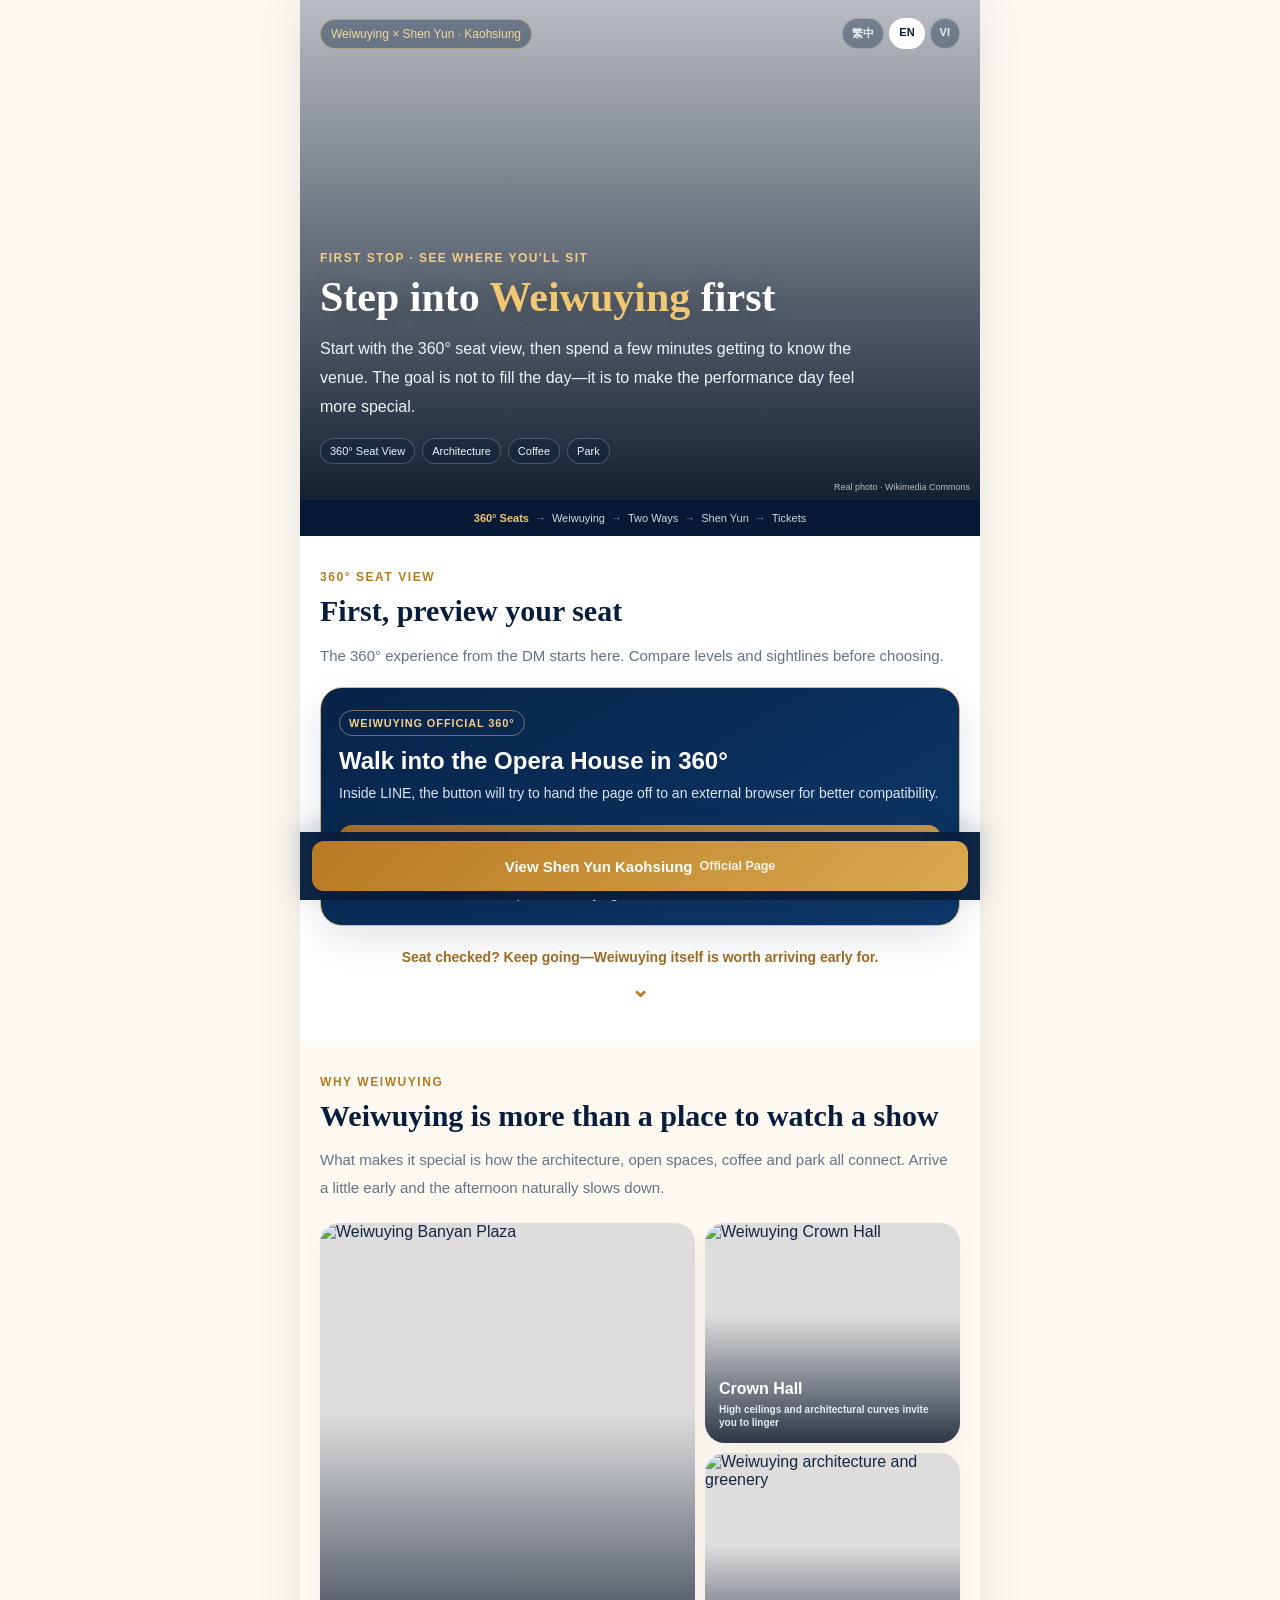
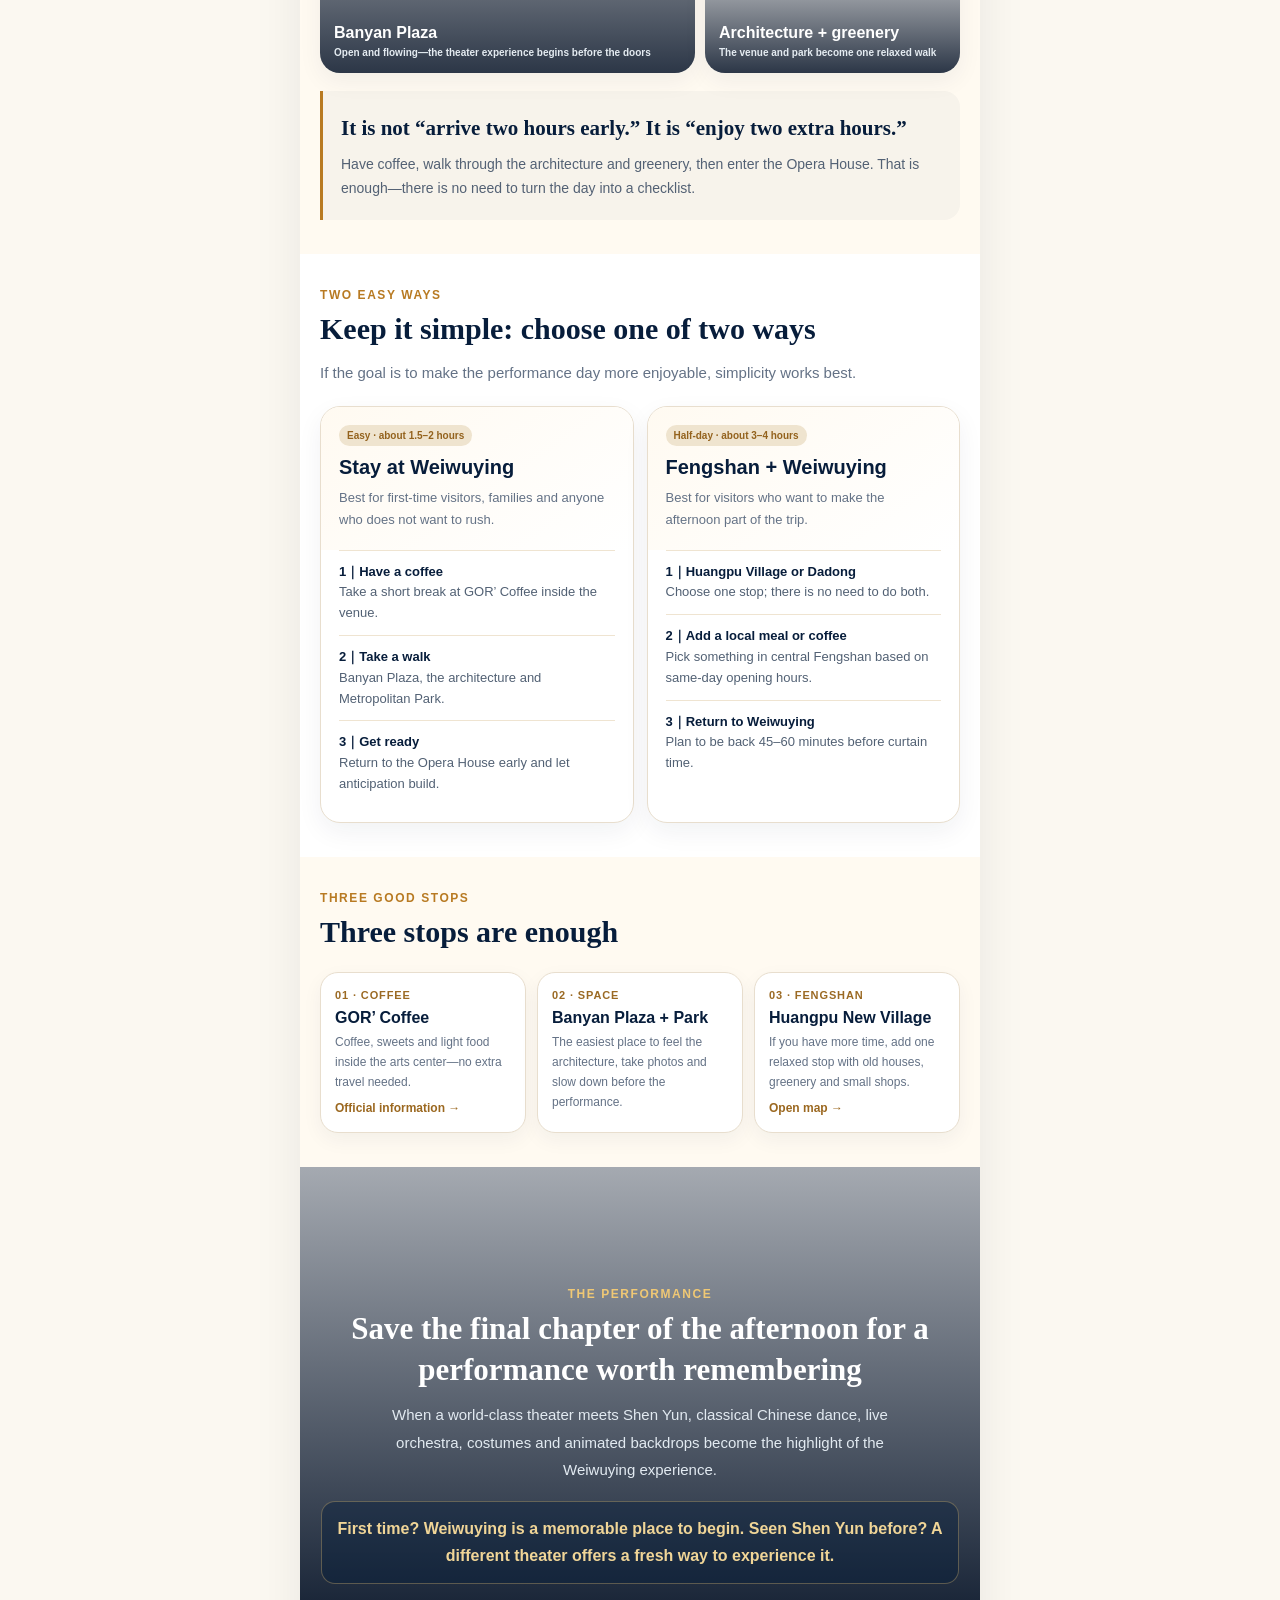
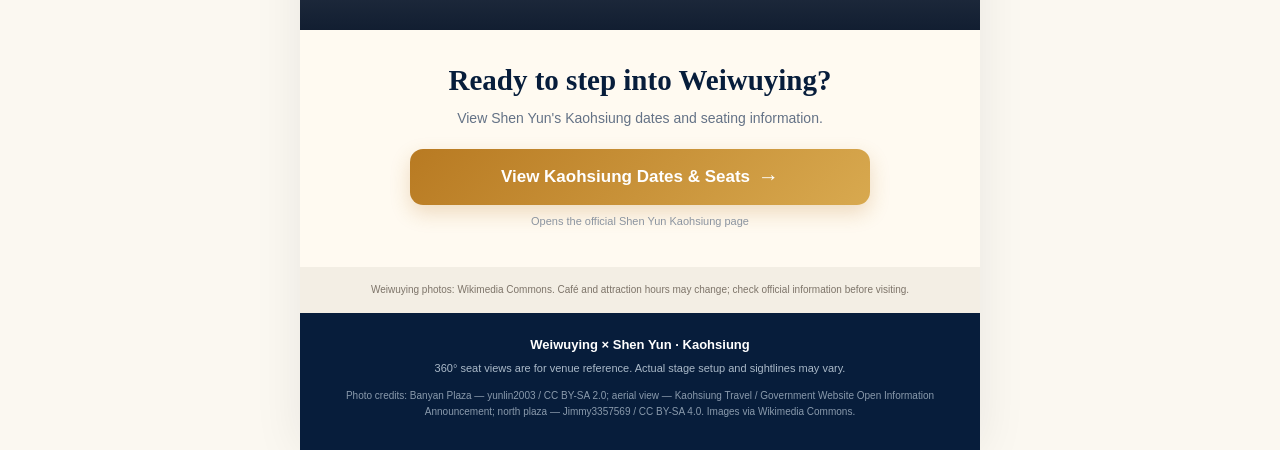
==== en/index.html @ c56742fb "Simplify English landing page and focus on five-step journey" ====
<!doctype html>
<html lang="en">
<head>
<meta charset="utf-8"><meta name="viewport" content="width=device-width,initial-scale=1,viewport-fit=cover"><meta name="theme-color" content="#071d3b">
<meta name="description" content="Preview Weiwuying Opera House seats in 360°, then discover the venue, coffee and two simple half-day options before Shen Yun in Kaohsiung.">
<title>Weiwuying × Shen Yun｜More Than a Performance</title>
<link rel="stylesheet" href="../style.css"><link rel="alternate" hreflang="zh-Hant" href="https://socialimpactlab0.github.io/weiwuying360/"><link rel="alternate" hreflang="en" href="https://socialimpactlab0.github.io/weiwuying360/en/"><link rel="alternate" hreflang="vi" href="https://socialimpactlab0.github.io/weiwuying360/vi/">
</head>
<body><main class="page">
<header class="hero" style="background-image:url('https://commons.wikimedia.org/wiki/Special:Redirect/file/National_Kaohsiung_Center_for_the_Arts.JPG?width=1600')">
<div class="topbar"><div class="brand">Weiwuying × Shen Yun · Kaohsiung</div><nav class="langnav" aria-label="Language"><a href="../">繁中</a><a class="active" href="../en/">EN</a><a href="../vi/">VI</a></nav></div>
<div class="eyebrow">FIRST STOP · SEE WHERE YOU'LL SIT</div><h1>Step into <span class="gold">Weiwuying</span> first</h1><p class="heroLead">Start with the 360° seat view, then spend a few minutes getting to know the venue. The goal is not to fill the day—it is to make the performance day feel more special.</p><div class="promise"><span>360° Seat View</span><span>Architecture</span><span>Coffee</span><span>Park</span></div><div class="photoCredit">Real photo · Wikimedia Commons</div>
</header>
<div class="flow"><b>360° Seats</b><i>→</i> Weiwuying <i>→</i> Two Ways <i>→</i> Shen Yun <i>→</i> Tickets</div>

<section class="section" id="tour"><div class="kicker">360° SEAT VIEW</div><h2>First, preview your seat</h2><p class="intro">The 360° experience from the DM starts here. Compare levels and sightlines before choosing.</p><div class="tourCard"><div class="tourTop"><div class="tourBadge">WEIWUYING OFFICIAL 360°</div><h3>Walk into the Opera House in 360°</h3><p>Inside LINE, the button will try to hand the page off to an external browser for better compatibility.</p></div><div class="tourActions"><a id="tourBtn" data-tour class="cta" href="#" target="_blank" rel="noopener">Explore 360° Seat Views</a><p class="micro">Opens Weiwuying's official 360° venue tour</p></div><div id="lineBox" class="lineBox"><strong>You are viewing this inside LINE</strong><p>The 360° link will try to open in Chrome, Safari or your phone's default browser.</p><button id="copyBtn" class="copyBtn" type="button">Copy Official 360° Link</button><p id="copyMsg" class="copyMsg"></p></div></div><a class="continue" href="#experience">Seat checked? Keep going—Weiwuying itself is worth arriving early for.<span>⌄</span></a></section>

<section class="section alt reveal" id="experience"><div class="kicker">WHY WEIWUYING</div><h2>Weiwuying is more than a place to watch a show</h2><p class="intro">What makes it special is how the architecture, open spaces, coffee and park all connect. Arrive a little early and the afternoon naturally slows down.</p><div class="photoDeck"><div class="photoCard main"><img loading="lazy" src="https://commons.wikimedia.org/wiki/Special:Redirect/file/%E6%A6%95%E6%A8%B9%E5%BB%A3%E5%A0%B4%20Banyan%20Plaza%20%2846087020144%29.jpg?width=1400" alt="Weiwuying Banyan Plaza"><b>Banyan Plaza<small>Open and flowing—the theater experience begins before the doors</small></b></div><div class="photoCard"><img loading="lazy" src="https://commons.wikimedia.org/wiki/Special:Redirect/file/%E6%A8%B9%E5%86%A0%E5%A4%A7%E5%BB%B3%20Crown%20Hall%20%2845897024385%29.jpg?width=1200" alt="Weiwuying Crown Hall"><b>Crown Hall<small>High ceilings and architectural curves invite you to linger</small></b></div><div class="photoCard"><img loading="lazy" src="https://commons.wikimedia.org/wiki/Special:Redirect/file/Wei-Wu-Ying_Center_for_the_Arts_01.jpg?width=1200" alt="Weiwuying architecture and greenery"><b>Architecture + greenery<small>The venue and park become one relaxed walk</small></b></div></div><div class="quoteBlock"><b>It is not “arrive two hours early.” It is “enjoy two extra hours.”</b>Have coffee, walk through the architecture and greenery, then enter the Opera House. That is enough—there is no need to turn the day into a checklist.</div></section>

<section class="section reveal" id="routes"><div class="kicker">TWO EASY WAYS</div><h2>Keep it simple: choose one of two ways</h2><p class="intro">If the goal is to make the performance day more enjoyable, simplicity works best.</p><div class="routeGrid"><article class="routeCard"><div class="routeTop"><span class="tag">Easy · about 1.5–2 hours</span><h3>Stay at Weiwuying</h3><p>Best for first-time visitors, families and anyone who does not want to rush.</p></div><ul class="routeList"><li><b>1｜Have a coffee</b><br>Take a short break at GOR’ Coffee inside the venue.</li><li><b>2｜Take a walk</b><br>Banyan Plaza, the architecture and Metropolitan Park.</li><li><b>3｜Get ready</b><br>Return to the Opera House early and let anticipation build.</li></ul></article><article class="routeCard"><div class="routeTop"><span class="tag">Half-day · about 3–4 hours</span><h3>Fengshan + Weiwuying</h3><p>Best for visitors who want to make the afternoon part of the trip.</p></div><ul class="routeList"><li><b>1｜Huangpu Village or Dadong</b><br>Choose one stop; there is no need to do both.</li><li><b>2｜Add a local meal or coffee</b><br>Pick something in central Fengshan based on same-day opening hours.</li><li><b>3｜Return to Weiwuying</b><br>Plan to be back 45–60 minutes before curtain time.</li></ul></article></div></section>

<section class="section alt reveal" id="highlights"><div class="kicker">THREE GOOD STOPS</div><h2>Three stops are enough</h2><div class="highlightGrid"><article class="highlightCard"><div class="num">01 · COFFEE</div><h3>GOR’ Coffee</h3><p>Coffee, sweets and light food inside the arts center—no extra travel needed.</p><a href="https://www.gorcoffee.com/" target="_blank" rel="noopener">Official information →</a></article><article class="highlightCard"><div class="num">02 · SPACE</div><h3>Banyan Plaza + Park</h3><p>The easiest place to feel the architecture, take photos and slow down before the performance.</p></article><article class="highlightCard"><div class="num">03 · FENGSHAN</div><h3>Huangpu New Village</h3><p>If you have more time, add one relaxed stop with old houses, greenery and small shops.</p><a href="https://www.google.com/maps/search/?api=1&query=Huangpu+New+Village+Kaohsiung" target="_blank" rel="noopener">Open map →</a></article></div></section>

<section class="transition" id="shenyun" style="background-image:url('https://commons.wikimedia.org/wiki/Special:Redirect/file/National_Kaohsiung_Center_for_the_Arts.JPG?width=1600')"><div class="kicker">THE PERFORMANCE</div><h2>Save the final chapter of the afternoon for a performance worth remembering</h2><p>When a world-class theater meets Shen Yun, classical Chinese dance, live orchestra, costumes and animated backdrops become the highlight of the Weiwuying experience.</p><div class="bridge">First time? Weiwuying is a memorable place to begin. Seen Shen Yun before? A different theater offers a fresh way to experience it.</div></section>
<section class="ticket" id="ticket"><h2>Ready to step into Weiwuying?</h2><p>View Shen Yun's Kaohsiung dates and seating information.</p><a data-ticket class="cta" href="https://zh-tw.shenyun.com/kaohsiung/city/kaohsiung?_tuid=caee55e3-a050-41f0-a21d-dd3dc3456a68" target="_blank" rel="noopener">View Kaohsiung Dates & Seats</a><div class="official">Opens the official Shen Yun Kaohsiung page</div></section>
<div class="sourceNote">Weiwuying photos: Wikimedia Commons. Café and attraction hours may change; check official information before visiting.</div><footer class="footer"><strong>Weiwuying × Shen Yun · Kaohsiung</strong>360° seat views are for venue reference. Actual stage setup and sightlines may vary.</footer></main><div id="sticky" class="sticky"><a data-ticket href="https://zh-tw.shenyun.com/kaohsiung/city/kaohsiung?_tuid=caee55e3-a050-41f0-a21d-dd3dc3456a68" target="_blank" rel="noopener">View Shen Yun Kaohsiung <small>Official Page</small></a></div><script src="../app.js"></script></body></html>
---- style.css ----
:root{--navy:#071d3b;--navy2:#12365f;--gold:#b87a22;--gold2:#e7c47d;--cream:#fbf8f1;--ink:#14253d;--muted:#647286;--line:#e8dece;--white:#fff;--shadow:0 14px 36px rgba(7,29,59,.11)}*{box-sizing:border-box}html{scroll-behavior:smooth;background:var(--cream)}body{margin:0;color:var(--ink);background:var(--cream);font-family:-apple-system,BlinkMacSystemFont,"Segoe UI","Noto Sans TC","Noto Sans",Arial,sans-serif}a{color:inherit}.page{max-width:680px;margin:0 auto;min-height:100vh;background:#fff;box-shadow:0 0 46px rgba(3,20,42,.08)}.hero{position:relative;min-height:500px;padding:18px 20px 36px;color:#fff;background-size:cover;background-position:center;display:flex;flex-direction:column;justify-content:flex-end;overflow:hidden}.hero:before{content:"";position:absolute;inset:0;background:linear-gradient(180deg,rgba(5,18,38,.28),rgba(5,18,38,.94))}.hero>*{position:relative;z-index:2}.topbar{position:absolute;left:20px;right:20px;top:18px;display:flex;align-items:center;justify-content:space-between;gap:10px}.brand{font-size:12px;color:#f3d79c;border:1px solid rgba(231,196,125,.55);padding:7px 10px;border-radius:999px;background:rgba(7,29,59,.4);backdrop-filter:blur(8px);white-space:nowrap}.langnav{display:flex;gap:5px}.langnav a{font-size:11px;font-weight:800;text-decoration:none;color:#e8eef4;border:1px solid rgba(255,255,255,.28);border-radius:999px;padding:7px 9px;background:rgba(7,29,59,.36)}.langnav a.active{background:#fff;color:var(--navy)}.eyebrow{color:#f0cc86;font-size:12px;font-weight:900;letter-spacing:.12em}.hero h1{font-family:"Noto Serif TC",Georgia,serif;font-size:42px;line-height:1.17;margin:8px 0 12px;text-shadow:0 2px 18px rgba(0,0,0,.25)}.gold{color:#f0c874}.heroLead{margin:0;max-width:560px;color:#eef3f7;font-size:16px;line-height:1.82}.promise{display:flex;gap:7px;flex-wrap:wrap;margin-top:17px}.promise span{font-size:11px;padding:6px 9px;border:1px solid rgba(255,255,255,.22);border-radius:999px;background:rgba(7,29,59,.35);color:#edf2f6}.photoCredit{position:absolute;right:10px;bottom:8px;font-size:9px;color:rgba(255,255,255,.7)}.flow{display:flex;align-items:center;justify-content:center;gap:6px;padding:12px 8px;background:#061a36;color:#cfd9e5;font-size:11px;white-space:nowrap;overflow:hidden}.flow b{color:#f0c874}.flow i{font-style:normal;color:#6f88a4}.section{padding:34px 20px}.section.alt{background:#fffaf1}.kicker{font-size:12px;letter-spacing:.13em;color:var(--gold);font-weight:900;margin-bottom:7px}.section h2,.transition h2,.ticket h2{font-family:"Noto Serif TC",Georgia,serif}.section h2{margin:0 0 10px;color:var(--navy);font-size:30px;line-height:1.35}.intro{margin:0;color:var(--muted);font-size:15px;line-height:1.82}.tourCard{margin-top:18px;border:1px solid #d8ba80;border-radius:22px;overflow:hidden;background:linear-gradient(150deg,#08234a,#0c3869);color:#fff;box-shadow:var(--shadow)}.tourTop{padding:22px 18px 10px}.tourBadge{display:inline-block;font-size:11px;font-weight:900;letter-spacing:.08em;color:#f2cf86;border:1px solid rgba(242,207,134,.45);border-radius:999px;padding:6px 9px}.tourCard h3{font-size:24px;margin:11px 0 6px}.tourCard p{margin:0;color:#dce6f0;font-size:14px;line-height:1.72}.tourActions{padding:10px 18px 20px}.cta{display:flex;align-items:center;justify-content:center;gap:8px;width:100%;min-height:56px;border:0;border-radius:13px;padding:14px 15px;background:linear-gradient(135deg,#b87a22,#d8a94f);color:#fff;text-decoration:none;font-size:17px;font-weight:900;box-shadow:0 8px 20px rgba(184,122,34,.24)}.cta:after{content:"→";font-size:21px}.micro{text-align:center;margin:10px 0 0;color:#cbd6e2;font-size:12px;line-height:1.55}.lineBox{display:none;margin:0 18px 20px;padding:15px;border-radius:14px;background:#fff5df;border:1px solid #ecd09d;color:#5f4c2e}.lineBox strong{display:block;color:var(--navy);font-size:15px;margin-bottom:5px}.lineBox p{margin:0 0 10px;font-size:13px;line-height:1.6}.copyBtn{width:100%;min-height:44px;border:1px solid #c9a25e;border-radius:11px;background:#fff;color:var(--navy);font-weight:800}.copyMsg{min-height:18px;text-align:center;font-size:12px;margin:6px 0 0;color:#6b604e}.continue{display:block;margin-top:21px;text-align:center;text-decoration:none;color:#9c6a22;font-weight:800;font-size:14px;line-height:1.55}.continue span{display:block;margin-top:4px;color:var(--gold);font-size:22px}.photoDeck{display:grid;grid-template-columns:1.25fr .85fr;grid-template-rows:220px 220px;gap:10px;margin-top:22px}.photoCard{position:relative;overflow:hidden;border-radius:20px;background:#ddd;box-shadow:0 8px 24px rgba(14,40,70,.06)}.photoCard.main{grid-row:1/3}.photoCard img{position:absolute;inset:0;width:100%;height:100%;object-fit:cover}.photoCard:after{content:"";position:absolute;inset:0;background:linear-gradient(180deg,transparent 42%,rgba(5,18,38,.82))}.photoCard b{position:absolute;z-index:2;left:14px;right:12px;bottom:13px;color:#fff;font-size:16px;line-height:1.35}.photoCard small{display:block;font-size:10px;color:#e4ebf1;margin-top:3px;font-weight:600}.quoteBlock{margin-top:18px;padding:19px 18px;border-left:3px solid var(--gold);background:#f7f3eb;border-radius:0 16px 16px 0;color:#536174;font-size:14px;line-height:1.75}.quoteBlock b{display:block;color:var(--navy);font-family:"Noto Serif TC",Georgia,serif;font-size:21px;margin-bottom:5px}.routeGrid{display:grid;grid-template-columns:1fr 1fr;gap:13px;margin-top:20px}.routeCard{border:1px solid var(--line);border-radius:20px;background:#fff;overflow:hidden;box-shadow:0 9px 26px rgba(14,40,70,.06)}.routeCard .routeTop{padding:18px;background:linear-gradient(145deg,#fffaf1,#fff)}.routeCard .tag{display:inline-block;font-size:10px;font-weight:900;color:#93621d;background:#efe4cf;padding:5px 8px;border-radius:999px}.routeCard h3{margin:8px 0 6px;color:var(--navy);font-size:20px;line-height:1.35}.routeCard p{margin:0;color:var(--muted);font-size:13px;line-height:1.7}.routeList{padding:0 18px 16px;margin:0;list-style:none}.routeList li{padding:11px 0;border-top:1px solid #efe4d1;color:#526174;font-size:13px;line-height:1.6}.routeList b{color:var(--navy)}.highlightGrid{display:grid;grid-template-columns:repeat(3,1fr);gap:11px;margin-top:20px}.highlightCard{border:1px solid var(--line);border-radius:18px;background:#fff;padding:16px 14px;box-shadow:0 7px 20px rgba(14,40,70,.05)}.highlightCard .num{font-size:11px;font-weight:900;color:#9b6a24;letter-spacing:.08em}.highlightCard h3{margin:8px 0 6px;color:var(--navy);font-size:16px}.highlightCard p{margin:0;color:var(--muted);font-size:12px;line-height:1.65}.highlightCard a{display:inline-block;margin-top:8px;color:#9b6820;text-decoration:none;font-size:12px;font-weight:900}.transition{position:relative;padding:120px 21px 46px;text-align:center;color:#fff;background-size:cover;background-position:center;overflow:hidden}.transition:before{content:"";position:absolute;inset:0;background:linear-gradient(180deg,rgba(5,18,38,.36),rgba(5,18,38,.95))}.transition>*{position:relative;z-index:2}.transition .kicker{color:#f0c874}.transition h2{margin:0 0 10px;color:#fff;font-size:31px;line-height:1.35}.transition p{margin:0 auto;max-width:500px;color:#e2eaf1;font-size:15px;line-height:1.82}.bridge{margin:18px auto 0;padding:14px;border:1px solid rgba(226,189,114,.35);border-radius:14px;color:#f0d597;background:rgba(7,29,59,.42);font-weight:800;line-height:1.65}.ticket{padding:34px 20px 40px;background:#fffaf1;text-align:center}.ticket h2{margin:0 0 9px;color:var(--navy);font-size:29px}.ticket p{margin:0 0 18px;color:var(--muted);font-size:14px;line-height:1.78}.ticket .cta{max-width:460px;margin:0 auto}.official{margin-top:10px;color:#8b94a0;font-size:11px}.sourceNote{padding:15px 18px;background:#f3eee4;color:#7d7469;font-size:10px;line-height:1.65;text-align:center}.footer{padding:21px 18px 30px;text-align:center;background:#071d3b;color:#aab9c8;font-size:11px;line-height:1.7}.footer strong{display:block;color:#fff;font-size:13px;margin-bottom:3px}.sticky{position:fixed;z-index:20;left:50%;bottom:0;transform:translate(-50%,120%);opacity:0;width:min(680px,100%);padding:9px 12px calc(9px + env(safe-area-inset-bottom));background:rgba(7,29,59,.96);backdrop-filter:blur(10px);box-shadow:0 -8px 24px rgba(7,29,59,.18);transition:.35s;pointer-events:none}.sticky.show{transform:translate(-50%,0);opacity:1;pointer-events:auto}.sticky a{display:flex;align-items:center;justify-content:center;min-height:50px;border-radius:12px;background:linear-gradient(135deg,#b87a22,#d8a94f);color:#fff;text-decoration:none;font-size:15px;font-weight:900}.sticky small{font-weight:600;opacity:.88;margin-left:7px}.reveal{opacity:0;transform:translateY(14px);transition:opacity .55s ease,transform .55s ease}.reveal.seen{opacity:1;transform:none}@media(max-width:520px){.hero{min-height:480px}.hero h1{font-size:35px}.section h2{font-size:27px}.transition h2{font-size:28px}.flow{font-size:10px;gap:4px}.brand{font-size:10px}.langnav a{font-size:10px;padding:6px 8px}.photoDeck{grid-template-columns:1fr;grid-template-rows:250px 175px 175px}.photoCard.main{grid-row:auto}.routeGrid{grid-template-columns:1fr}.highlightGrid{grid-template-columns:1fr}.sticky a{font-size:14px}}
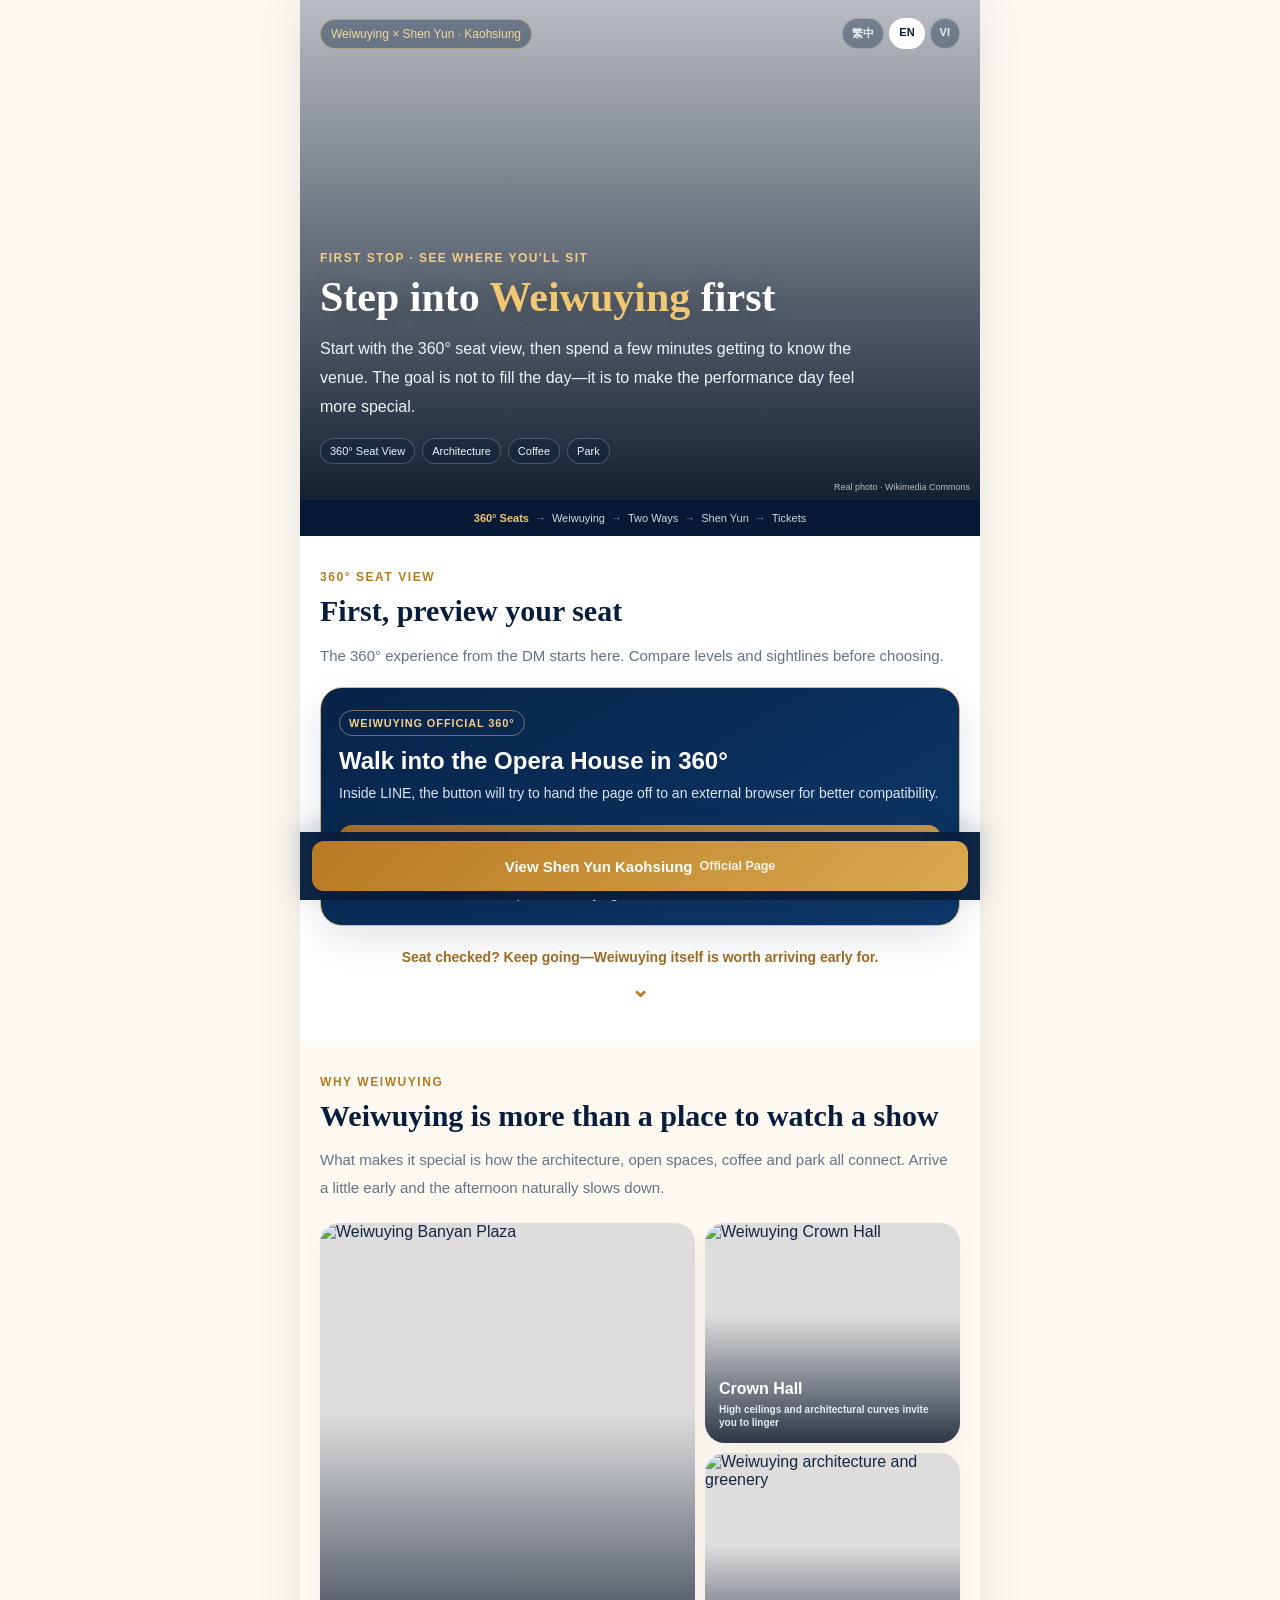
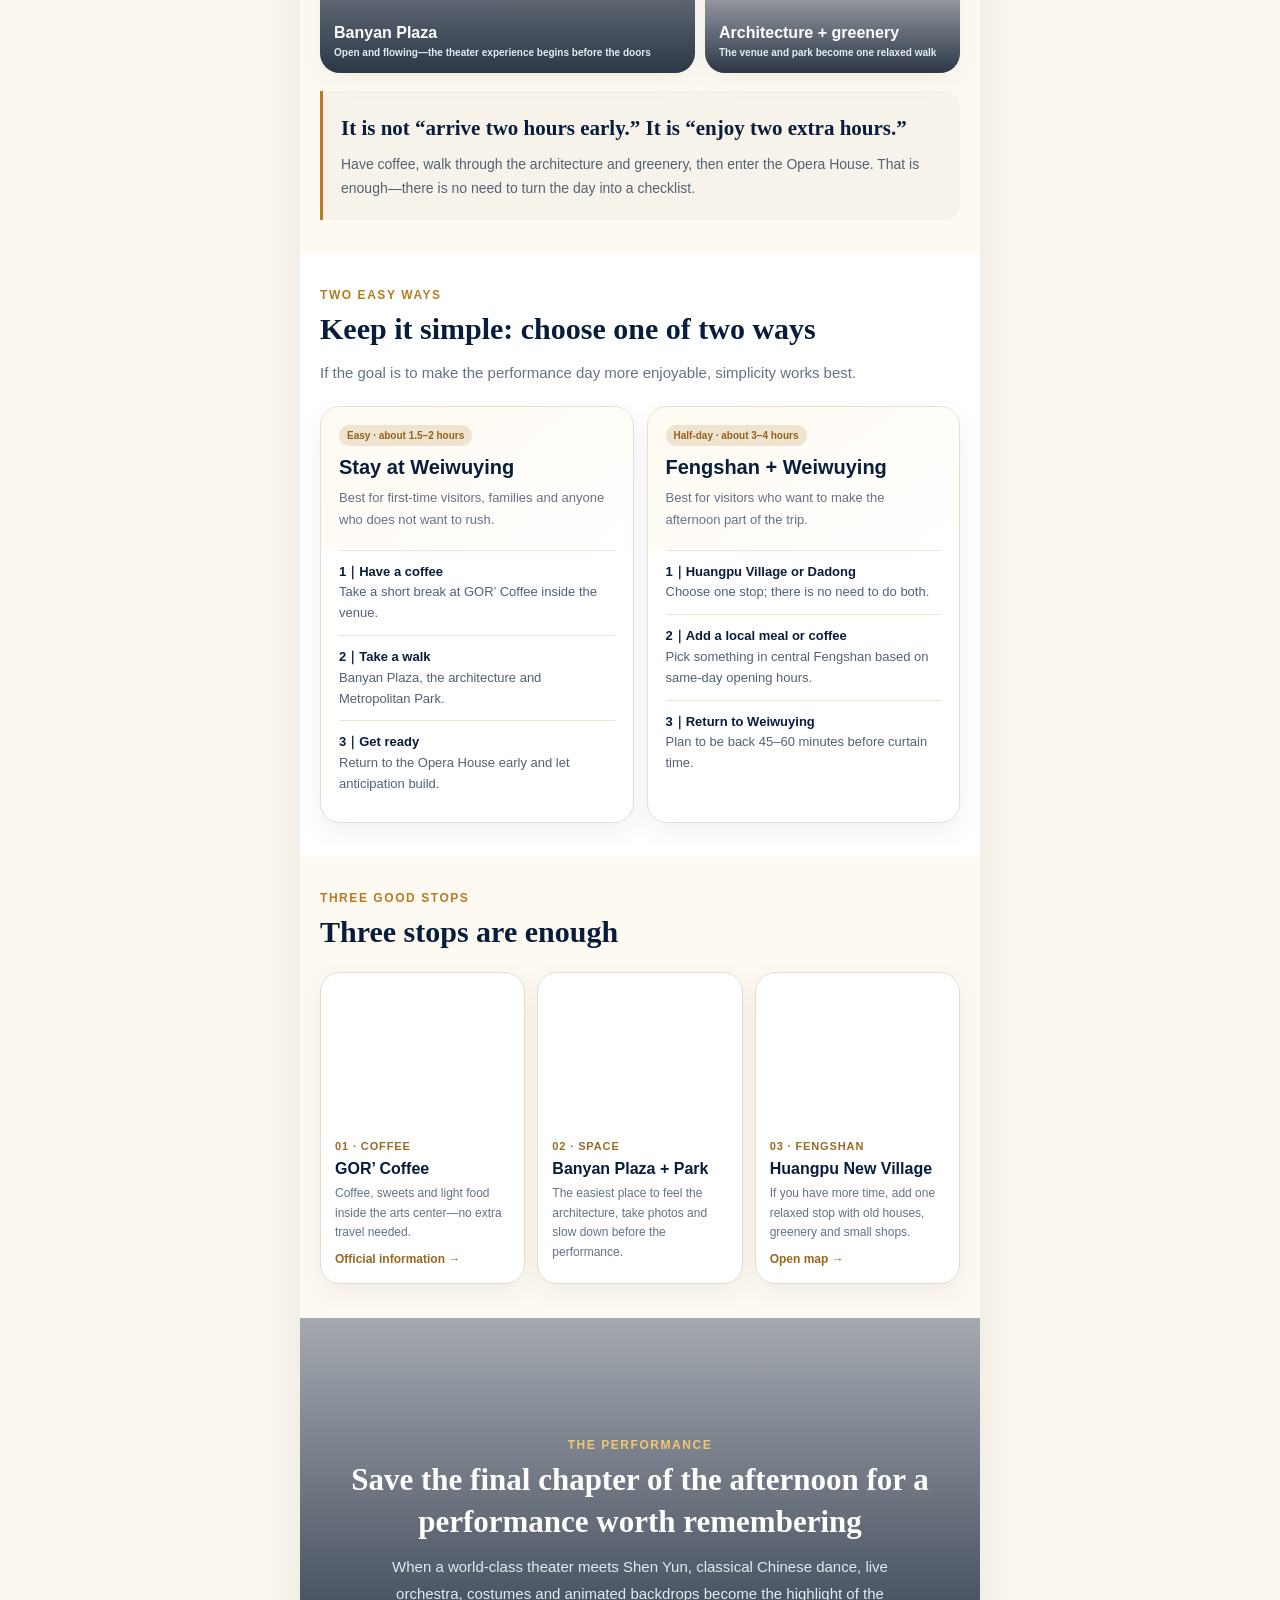
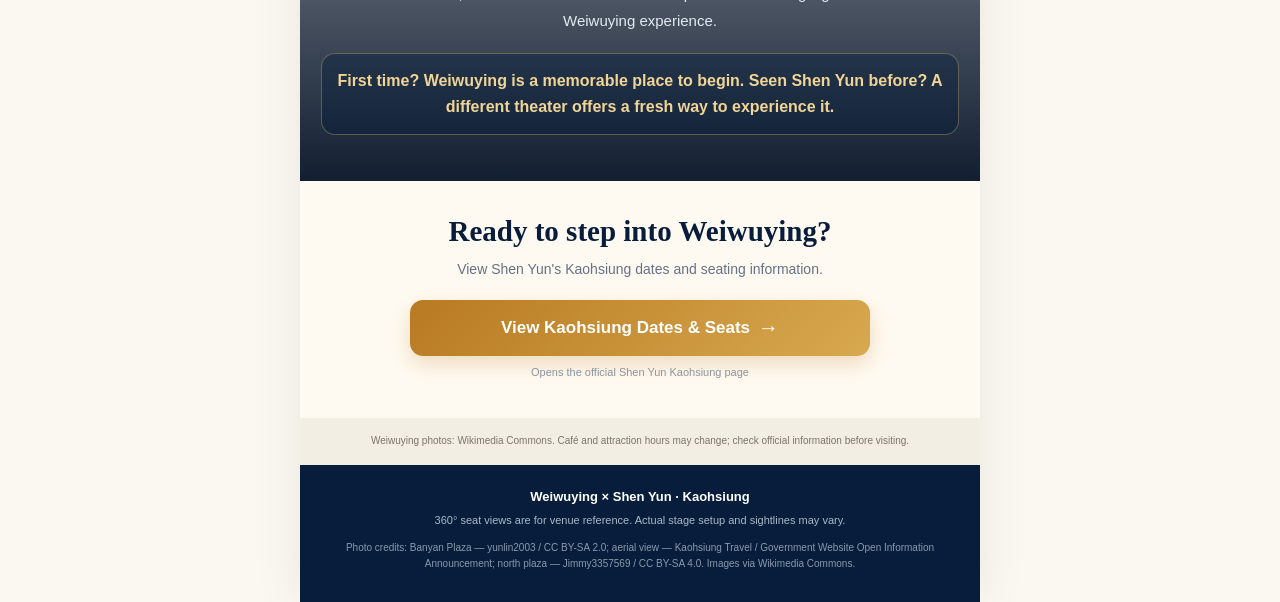
==== commit bce7128a: "Add cache-busting version to English assets" ====
--- a/en/index.html
+++ b/en/index.html
@@ -4,7 +4,7 @@
 <meta charset="utf-8"><meta name="viewport" content="width=device-width,initial-scale=1,viewport-fit=cover"><meta name="theme-color" content="#071d3b">
 <meta name="description" content="Preview Weiwuying Opera House seats in 360°, then discover the venue, coffee and two simple half-day options before Shen Yun in Kaohsiung.">
 <title>Weiwuying × Shen Yun｜More Than a Performance</title>
-<link rel="stylesheet" href="../style.css"><link rel="alternate" hreflang="zh-Hant" href="https://socialimpactlab0.github.io/weiwuying360/"><link rel="alternate" hreflang="en" href="https://socialimpactlab0.github.io/weiwuying360/en/"><link rel="alternate" hreflang="vi" href="https://socialimpactlab0.github.io/weiwuying360/vi/">
+<link rel="stylesheet" href="../style.css?v=20260826-1"><link rel="alternate" hreflang="zh-Hant" href="https://socialimpactlab0.github.io/weiwuying360/"><link rel="alternate" hreflang="en" href="https://socialimpactlab0.github.io/weiwuying360/en/"><link rel="alternate" hreflang="vi" href="https://socialimpactlab0.github.io/weiwuying360/vi/">
 </head>
 <body><main class="page">
 <header class="hero" style="background-image:url('https://commons.wikimedia.org/wiki/Special:Redirect/file/National_Kaohsiung_Center_for_the_Arts.JPG?width=1600')">
@@ -23,4 +23,4 @@
 
 <section class="transition" id="shenyun" style="background-image:url('https://commons.wikimedia.org/wiki/Special:Redirect/file/National_Kaohsiung_Center_for_the_Arts.JPG?width=1600')"><div class="kicker">THE PERFORMANCE</div><h2>Save the final chapter of the afternoon for a performance worth remembering</h2><p>When a world-class theater meets Shen Yun, classical Chinese dance, live orchestra, costumes and animated backdrops become the highlight of the Weiwuying experience.</p><div class="bridge">First time? Weiwuying is a memorable place to begin. Seen Shen Yun before? A different theater offers a fresh way to experience it.</div></section>
 <section class="ticket" id="ticket"><h2>Ready to step into Weiwuying?</h2><p>View Shen Yun's Kaohsiung dates and seating information.</p><a data-ticket class="cta" href="https://zh-tw.shenyun.com/kaohsiung/city/kaohsiung?_tuid=caee55e3-a050-41f0-a21d-dd3dc3456a68" target="_blank" rel="noopener">View Kaohsiung Dates & Seats</a><div class="official">Opens the official Shen Yun Kaohsiung page</div></section>
-<div class="sourceNote">Weiwuying photos: Wikimedia Commons. Café and attraction hours may change; check official information before visiting.</div><footer class="footer"><strong>Weiwuying × Shen Yun · Kaohsiung</strong>360° seat views are for venue reference. Actual stage setup and sightlines may vary.</footer></main><div id="sticky" class="sticky"><a data-ticket href="https://zh-tw.shenyun.com/kaohsiung/city/kaohsiung?_tuid=caee55e3-a050-41f0-a21d-dd3dc3456a68" target="_blank" rel="noopener">View Shen Yun Kaohsiung <small>Official Page</small></a></div><script src="../app.js"></script></body></html>+<div class="sourceNote">Weiwuying photos: Wikimedia Commons. Café and attraction hours may change; check official information before visiting.</div><footer class="footer"><strong>Weiwuying × Shen Yun · Kaohsiung</strong>360° seat views are for venue reference. Actual stage setup and sightlines may vary.</footer></main><div id="sticky" class="sticky"><a data-ticket href="https://zh-tw.shenyun.com/kaohsiung/city/kaohsiung?_tuid=caee55e3-a050-41f0-a21d-dd3dc3456a68" target="_blank" rel="noopener">View Shen Yun Kaohsiung <small>Official Page</small></a></div><script src="../app.js?v=20260826-1"></script></body></html>
--- a/style.css
+++ b/style.css
@@ -1 +1 @@
-:root{--navy:#071d3b;--navy2:#12365f;--gold:#b87a22;--gold2:#e7c47d;--cream:#fbf8f1;--ink:#14253d;--muted:#647286;--line:#e8dece;--white:#fff;--shadow:0 14px 36px rgba(7,29,59,.11)}*{box-sizing:border-box}html{scroll-behavior:smooth;background:var(--cream)}body{margin:0;color:var(--ink);background:var(--cream);font-family:-apple-system,BlinkMacSystemFont,"Segoe UI","Noto Sans TC","Noto Sans",Arial,sans-serif}a{color:inherit}.page{max-width:680px;margin:0 auto;min-height:100vh;background:#fff;box-shadow:0 0 46px rgba(3,20,42,.08)}.hero{position:relative;min-height:500px;padding:18px 20px 36px;color:#fff;background-size:cover;background-position:center;display:flex;flex-direction:column;justify-content:flex-end;overflow:hidden}.hero:before{content:"";position:absolute;inset:0;background:linear-gradient(180deg,rgba(5,18,38,.28),rgba(5,18,38,.94))}.hero>*{position:relative;z-index:2}.topbar{position:absolute;left:20px;right:20px;top:18px;display:flex;align-items:center;justify-content:space-between;gap:10px}.brand{font-size:12px;color:#f3d79c;border:1px solid rgba(231,196,125,.55);padding:7px 10px;border-radius:999px;background:rgba(7,29,59,.4);backdrop-filter:blur(8px);white-space:nowrap}.langnav{display:flex;gap:5px}.langnav a{font-size:11px;font-weight:800;text-decoration:none;color:#e8eef4;border:1px solid rgba(255,255,255,.28);border-radius:999px;padding:7px 9px;background:rgba(7,29,59,.36)}.langnav a.active{background:#fff;color:var(--navy)}.eyebrow{color:#f0cc86;font-size:12px;font-weight:900;letter-spacing:.12em}.hero h1{font-family:"Noto Serif TC",Georgia,serif;font-size:42px;line-height:1.17;margin:8px 0 12px;text-shadow:0 2px 18px rgba(0,0,0,.25)}.gold{color:#f0c874}.heroLead{margin:0;max-width:560px;color:#eef3f7;font-size:16px;line-height:1.82}.promise{display:flex;gap:7px;flex-wrap:wrap;margin-top:17px}.promise span{font-size:11px;padding:6px 9px;border:1px solid rgba(255,255,255,.22);border-radius:999px;background:rgba(7,29,59,.35);color:#edf2f6}.photoCredit{position:absolute;right:10px;bottom:8px;font-size:9px;color:rgba(255,255,255,.7)}.flow{display:flex;align-items:center;justify-content:center;gap:6px;padding:12px 8px;background:#061a36;color:#cfd9e5;font-size:11px;white-space:nowrap;overflow:hidden}.flow b{color:#f0c874}.flow i{font-style:normal;color:#6f88a4}.section{padding:34px 20px}.section.alt{background:#fffaf1}.kicker{font-size:12px;letter-spacing:.13em;color:var(--gold);font-weight:900;margin-bottom:7px}.section h2,.transition h2,.ticket h2{font-family:"Noto Serif TC",Georgia,serif}.section h2{margin:0 0 10px;color:var(--navy);font-size:30px;line-height:1.35}.intro{margin:0;color:var(--muted);font-size:15px;line-height:1.82}.tourCard{margin-top:18px;border:1px solid #d8ba80;border-radius:22px;overflow:hidden;background:linear-gradient(150deg,#08234a,#0c3869);color:#fff;box-shadow:var(--shadow)}.tourTop{padding:22px 18px 10px}.tourBadge{display:inline-block;font-size:11px;font-weight:900;letter-spacing:.08em;color:#f2cf86;border:1px solid rgba(242,207,134,.45);border-radius:999px;padding:6px 9px}.tourCard h3{font-size:24px;margin:11px 0 6px}.tourCard p{margin:0;color:#dce6f0;font-size:14px;line-height:1.72}.tourActions{padding:10px 18px 20px}.cta{display:flex;align-items:center;justify-content:center;gap:8px;width:100%;min-height:56px;border:0;border-radius:13px;padding:14px 15px;background:linear-gradient(135deg,#b87a22,#d8a94f);color:#fff;text-decoration:none;font-size:17px;font-weight:900;box-shadow:0 8px 20px rgba(184,122,34,.24)}.cta:after{content:"→";font-size:21px}.micro{text-align:center;margin:10px 0 0;color:#cbd6e2;font-size:12px;line-height:1.55}.lineBox{display:none;margin:0 18px 20px;padding:15px;border-radius:14px;background:#fff5df;border:1px solid #ecd09d;color:#5f4c2e}.lineBox strong{display:block;color:var(--navy);font-size:15px;margin-bottom:5px}.lineBox p{margin:0 0 10px;font-size:13px;line-height:1.6}.copyBtn{width:100%;min-height:44px;border:1px solid #c9a25e;border-radius:11px;background:#fff;color:var(--navy);font-weight:800}.copyMsg{min-height:18px;text-align:center;font-size:12px;margin:6px 0 0;color:#6b604e}.continue{display:block;margin-top:21px;text-align:center;text-decoration:none;color:#9c6a22;font-weight:800;font-size:14px;line-height:1.55}.continue span{display:block;margin-top:4px;color:var(--gold);font-size:22px}.photoDeck{display:grid;grid-template-columns:1.25fr .85fr;grid-template-rows:220px 220px;gap:10px;margin-top:22px}.photoCard{position:relative;overflow:hidden;border-radius:20px;background:#ddd;box-shadow:0 8px 24px rgba(14,40,70,.06)}.photoCard.main{grid-row:1/3}.photoCard img{position:absolute;inset:0;width:100%;height:100%;object-fit:cover}.photoCard:after{content:"";position:absolute;inset:0;background:linear-gradient(180deg,transparent 42%,rgba(5,18,38,.82))}.photoCard b{position:absolute;z-index:2;left:14px;right:12px;bottom:13px;color:#fff;font-size:16px;line-height:1.35}.photoCard small{display:block;font-size:10px;color:#e4ebf1;margin-top:3px;font-weight:600}.quoteBlock{margin-top:18px;padding:19px 18px;border-left:3px solid var(--gold);background:#f7f3eb;border-radius:0 16px 16px 0;color:#536174;font-size:14px;line-height:1.75}.quoteBlock b{display:block;color:var(--navy);font-family:"Noto Serif TC",Georgia,serif;font-size:21px;margin-bottom:5px}.routeGrid{display:grid;grid-template-columns:1fr 1fr;gap:13px;margin-top:20px}.routeCard{border:1px solid var(--line);border-radius:20px;background:#fff;overflow:hidden;box-shadow:0 9px 26px rgba(14,40,70,.06)}.routeCard .routeTop{padding:18px;background:linear-gradient(145deg,#fffaf1,#fff)}.routeCard .tag{display:inline-block;font-size:10px;font-weight:900;color:#93621d;background:#efe4cf;padding:5px 8px;border-radius:999px}.routeCard h3{margin:8px 0 6px;color:var(--navy);font-size:20px;line-height:1.35}.routeCard p{margin:0;color:var(--muted);font-size:13px;line-height:1.7}.routeList{padding:0 18px 16px;margin:0;list-style:none}.routeList li{padding:11px 0;border-top:1px solid #efe4d1;color:#526174;font-size:13px;line-height:1.6}.routeList b{color:var(--navy)}.highlightGrid{display:grid;grid-template-columns:repeat(3,1fr);gap:11px;margin-top:20px}.highlightCard{border:1px solid var(--line);border-radius:18px;background:#fff;padding:16px 14px;box-shadow:0 7px 20px rgba(14,40,70,.05)}.highlightCard .num{font-size:11px;font-weight:900;color:#9b6a24;letter-spacing:.08em}.highlightCard h3{margin:8px 0 6px;color:var(--navy);font-size:16px}.highlightCard p{margin:0;color:var(--muted);font-size:12px;line-height:1.65}.highlightCard a{display:inline-block;margin-top:8px;color:#9b6820;text-decoration:none;font-size:12px;font-weight:900}.transition{position:relative;padding:120px 21px 46px;text-align:center;color:#fff;background-size:cover;background-position:center;overflow:hidden}.transition:before{content:"";position:absolute;inset:0;background:linear-gradient(180deg,rgba(5,18,38,.36),rgba(5,18,38,.95))}.transition>*{position:relative;z-index:2}.transition .kicker{color:#f0c874}.transition h2{margin:0 0 10px;color:#fff;font-size:31px;line-height:1.35}.transition p{margin:0 auto;max-width:500px;color:#e2eaf1;font-size:15px;line-height:1.82}.bridge{margin:18px auto 0;padding:14px;border:1px solid rgba(226,189,114,.35);border-radius:14px;color:#f0d597;background:rgba(7,29,59,.42);font-weight:800;line-height:1.65}.ticket{padding:34px 20px 40px;background:#fffaf1;text-align:center}.ticket h2{margin:0 0 9px;color:var(--navy);font-size:29px}.ticket p{margin:0 0 18px;color:var(--muted);font-size:14px;line-height:1.78}.ticket .cta{max-width:460px;margin:0 auto}.official{margin-top:10px;color:#8b94a0;font-size:11px}.sourceNote{padding:15px 18px;background:#f3eee4;color:#7d7469;font-size:10px;line-height:1.65;text-align:center}.footer{padding:21px 18px 30px;text-align:center;background:#071d3b;color:#aab9c8;font-size:11px;line-height:1.7}.footer strong{display:block;color:#fff;font-size:13px;margin-bottom:3px}.sticky{position:fixed;z-index:20;left:50%;bottom:0;transform:translate(-50%,120%);opacity:0;width:min(680px,100%);padding:9px 12px calc(9px + env(safe-area-inset-bottom));background:rgba(7,29,59,.96);backdrop-filter:blur(10px);box-shadow:0 -8px 24px rgba(7,29,59,.18);transition:.35s;pointer-events:none}.sticky.show{transform:translate(-50%,0);opacity:1;pointer-events:auto}.sticky a{display:flex;align-items:center;justify-content:center;min-height:50px;border-radius:12px;background:linear-gradient(135deg,#b87a22,#d8a94f);color:#fff;text-decoration:none;font-size:15px;font-weight:900}.sticky small{font-weight:600;opacity:.88;margin-left:7px}.reveal{opacity:0;transform:translateY(14px);transition:opacity .55s ease,transform .55s ease}.reveal.seen{opacity:1;transform:none}@media(max-width:520px){.hero{min-height:480px}.hero h1{font-size:35px}.section h2{font-size:27px}.transition h2{font-size:28px}.flow{font-size:10px;gap:4px}.brand{font-size:10px}.langnav a{font-size:10px;padding:6px 8px}.photoDeck{grid-template-columns:1fr;grid-template-rows:250px 175px 175px}.photoCard.main{grid-row:auto}.routeGrid{grid-template-columns:1fr}.highlightGrid{grid-template-columns:1fr}.sticky a{font-size:14px}}+:root{--navy:#071d3b;--navy2:#12365f;--gold:#b87a22;--gold2:#e7c47d;--cream:#fbf8f1;--ink:#14253d;--muted:#647286;--line:#e8dece;--white:#fff;--shadow:0 14px 36px rgba(7,29,59,.11)}*{box-sizing:border-box}html{scroll-behavior:smooth;background:var(--cream)}body{margin:0;color:var(--ink);background:var(--cream);font-family:-apple-system,BlinkMacSystemFont,"Segoe UI","Noto Sans TC","Noto Sans",Arial,sans-serif}a{color:inherit}.page{max-width:680px;margin:0 auto;min-height:100vh;background:#fff;box-shadow:0 0 46px rgba(3,20,42,.08)}.hero{position:relative;min-height:500px;padding:18px 20px 36px;color:#fff;background-size:cover;background-position:center;display:flex;flex-direction:column;justify-content:flex-end;overflow:hidden}.hero:before{content:"";position:absolute;inset:0;background:linear-gradient(180deg,rgba(5,18,38,.28),rgba(5,18,38,.94))}.hero>*{position:relative;z-index:2}.topbar{position:absolute;left:20px;right:20px;top:18px;display:flex;align-items:center;justify-content:space-between;gap:10px}.brand{font-size:12px;color:#f3d79c;border:1px solid rgba(231,196,125,.55);padding:7px 10px;border-radius:999px;background:rgba(7,29,59,.4);backdrop-filter:blur(8px);white-space:nowrap}.langnav{display:flex;gap:5px}.langnav a{font-size:11px;font-weight:800;text-decoration:none;color:#e8eef4;border:1px solid rgba(255,255,255,.28);border-radius:999px;padding:7px 9px;background:rgba(7,29,59,.36)}.langnav a.active{background:#fff;color:var(--navy)}.eyebrow{color:#f0cc86;font-size:12px;font-weight:900;letter-spacing:.12em}.hero h1{font-family:"Noto Serif TC",Georgia,serif;font-size:42px;line-height:1.17;margin:8px 0 12px;text-shadow:0 2px 18px rgba(0,0,0,.25)}.gold{color:#f0c874}.heroLead{margin:0;max-width:560px;color:#eef3f7;font-size:16px;line-height:1.82}.promise{display:flex;gap:7px;flex-wrap:wrap;margin-top:17px}.promise span{font-size:11px;padding:6px 9px;border:1px solid rgba(255,255,255,.22);border-radius:999px;background:rgba(7,29,59,.35);color:#edf2f6}.photoCredit{position:absolute;right:10px;bottom:8px;font-size:9px;color:rgba(255,255,255,.7)}.flow{display:flex;align-items:center;justify-content:center;gap:6px;padding:12px 8px;background:#061a36;color:#cfd9e5;font-size:11px;white-space:nowrap;overflow:hidden}.flow b{color:#f0c874}.flow i{font-style:normal;color:#6f88a4}.section{padding:34px 20px}.section.alt{background:#fffaf1}.kicker{font-size:12px;letter-spacing:.13em;color:var(--gold);font-weight:900;margin-bottom:7px}.section h2,.transition h2,.ticket h2{font-family:"Noto Serif TC",Georgia,serif}.section h2{margin:0 0 10px;color:var(--navy);font-size:30px;line-height:1.35}.intro{margin:0;color:var(--muted);font-size:15px;line-height:1.82}.tourCard{margin-top:18px;border:1px solid #d8ba80;border-radius:22px;overflow:hidden;background:linear-gradient(150deg,#08234a,#0c3869);color:#fff;box-shadow:var(--shadow)}.tourTop{padding:22px 18px 10px}.tourBadge{display:inline-block;font-size:11px;font-weight:900;letter-spacing:.08em;color:#f2cf86;border:1px solid rgba(242,207,134,.45);border-radius:999px;padding:6px 9px}.tourCard h3{font-size:24px;margin:11px 0 6px}.tourCard p{margin:0;color:#dce6f0;font-size:14px;line-height:1.72}.tourActions{padding:10px 18px 20px}.cta{display:flex;align-items:center;justify-content:center;gap:8px;width:100%;min-height:56px;border:0;border-radius:13px;padding:14px 15px;background:linear-gradient(135deg,#b87a22,#d8a94f);color:#fff;text-decoration:none;font-size:17px;font-weight:900;box-shadow:0 8px 20px rgba(184,122,34,.24)}.cta:after{content:"→";font-size:21px}.micro{text-align:center;margin:10px 0 0;color:#cbd6e2;font-size:12px;line-height:1.55}.lineBox{display:none;margin:0 18px 20px;padding:15px;border-radius:14px;background:#fff5df;border:1px solid #ecd09d;color:#5f4c2e}.lineBox strong{display:block;color:var(--navy);font-size:15px;margin-bottom:5px}.lineBox p{margin:0 0 10px;font-size:13px;line-height:1.6}.copyBtn{width:100%;min-height:44px;border:1px solid #c9a25e;border-radius:11px;background:#fff;color:var(--navy);font-weight:800}.copyMsg{min-height:18px;text-align:center;font-size:12px;margin:6px 0 0;color:#6b604e}.continue{display:block;margin-top:21px;text-align:center;text-decoration:none;color:#9c6a22;font-weight:800;font-size:14px;line-height:1.55}.continue span{display:block;margin-top:4px;color:var(--gold);font-size:22px}.photoDeck{display:grid;grid-template-columns:1.25fr .85fr;grid-template-rows:220px 220px;gap:10px;margin-top:22px}.photoCard{position:relative;overflow:hidden;border-radius:20px;background:#ddd;box-shadow:0 8px 24px rgba(14,40,70,.06)}.photoCard.main{grid-row:1/3}.photoCard img{position:absolute;inset:0;width:100%;height:100%;object-fit:cover}.photoCard:after{content:"";position:absolute;inset:0;background:linear-gradient(180deg,transparent 42%,rgba(5,18,38,.82))}.photoCard b{position:absolute;z-index:2;left:14px;right:12px;bottom:13px;color:#fff;font-size:16px;line-height:1.35}.photoCard small{display:block;font-size:10px;color:#e4ebf1;margin-top:3px;font-weight:600}.quoteBlock{margin-top:18px;padding:19px 18px;border-left:3px solid var(--gold);background:#f7f3eb;border-radius:0 16px 16px 0;color:#536174;font-size:14px;line-height:1.75}.quoteBlock b{display:block;color:var(--navy);font-family:"Noto Serif TC",Georgia,serif;font-size:21px;margin-bottom:5px}.routeGrid{display:grid;grid-template-columns:1fr 1fr;gap:13px;margin-top:20px}.routeCard{border:1px solid var(--line);border-radius:20px;background:#fff;overflow:hidden;box-shadow:0 9px 26px rgba(14,40,70,.06)}.routeCard .routeTop{padding:18px;background:linear-gradient(145deg,#fffaf1,#fff)}.routeCard .tag{display:inline-block;font-size:10px;font-weight:900;color:#93621d;background:#efe4cf;padding:5px 8px;border-radius:999px}.routeCard h3{margin:8px 0 6px;color:var(--navy);font-size:20px;line-height:1.35}.routeCard p{margin:0;color:var(--muted);font-size:13px;line-height:1.7}.routeList{padding:0 18px 16px;margin:0;list-style:none}.routeList li{padding:11px 0;border-top:1px solid #efe4d1;color:#526174;font-size:13px;line-height:1.6}.routeList b{color:var(--navy)}.highlightGrid{display:grid;grid-template-columns:repeat(3,1fr);gap:12px;margin-top:20px}.highlightCard{border:1px solid var(--line);border-radius:20px;background:#fff;padding:0 0 16px;overflow:hidden;box-shadow:0 8px 24px rgba(14,40,70,.07);transition:transform .2s ease,box-shadow .2s ease}.highlightCard:hover{transform:translateY(-2px);box-shadow:0 12px 28px rgba(14,40,70,.10)}.highlightCard:before{content:"";display:block;width:100%;aspect-ratio:4/3;background-size:cover;background-position:center}.highlightCard:nth-child(1):before{background-image:url('https://www.gorcoffee.com/img/wewuying.jpg')}.highlightCard:nth-child(2):before{background-image:url('https://commons.wikimedia.org/wiki/Special:Redirect/file/%E6%A6%95%E6%A8%B9%E5%BB%A3%E5%A0%B4%20Banyan%20Plaza%20%2846087020144%29.jpg?width=900')}.highlightCard:nth-child(3):before{background-image:url('https://commons.wikimedia.org/wiki/Special:Redirect/file/%E9%B3%B3%E5%B1%B1%E9%BB%83%E5%9F%94%E6%96%B0%E6%9D%91.jpg?width=900')}.highlightCard .num{display:block;margin:14px 14px 0;font-size:11px;font-weight:900;color:#9b6a24;letter-spacing:.08em}.highlightCard h3{margin:8px 14px 6px;color:var(--navy);font-size:16px}.highlightCard p{margin:0 14px;color:var(--muted);font-size:12px;line-height:1.65}.highlightCard a{display:inline-block;margin:9px 14px 0;color:#9b6820;text-decoration:none;font-size:12px;font-weight:900}.transition{position:relative;padding:120px 21px 46px;text-align:center;color:#fff;background-size:cover;background-position:center;overflow:hidden}.transition:before{content:"";position:absolute;inset:0;background:linear-gradient(180deg,rgba(5,18,38,.36),rgba(5,18,38,.95))}.transition>*{position:relative;z-index:2}.transition .kicker{color:#f0c874}.transition h2{margin:0 0 10px;color:#fff;font-size:31px;line-height:1.35}.transition p{margin:0 auto;max-width:500px;color:#e2eaf1;font-size:15px;line-height:1.82}.bridge{margin:18px auto 0;padding:14px;border:1px solid rgba(226,189,114,.35);border-radius:14px;color:#f0d597;background:rgba(7,29,59,.42);font-weight:800;line-height:1.65}.ticket{padding:34px 20px 40px;background:#fffaf1;text-align:center}.ticket h2{margin:0 0 9px;color:var(--navy);font-size:29px}.ticket p{margin:0 0 18px;color:var(--muted);font-size:14px;line-height:1.78}.ticket .cta{max-width:460px;margin:0 auto}.official{margin-top:10px;color:#8b94a0;font-size:11px}.sourceNote{padding:15px 18px;background:#f3eee4;color:#7d7469;font-size:10px;line-height:1.65;text-align:center}.footer{padding:21px 18px 30px;text-align:center;background:#071d3b;color:#aab9c8;font-size:11px;line-height:1.7}.footer strong{display:block;color:#fff;font-size:13px;margin-bottom:3px}.sticky{position:fixed;z-index:20;left:50%;bottom:0;transform:translate(-50%,120%);opacity:0;width:min(680px,100%);padding:9px 12px calc(9px + env(safe-area-inset-bottom));background:rgba(7,29,59,.96);backdrop-filter:blur(10px);box-shadow:0 -8px 24px rgba(7,29,59,.18);transition:.35s;pointer-events:none}.sticky.show{transform:translate(-50%,0);opacity:1;pointer-events:auto}.sticky a{display:flex;align-items:center;justify-content:center;min-height:50px;border-radius:12px;background:linear-gradient(135deg,#b87a22,#d8a94f);color:#fff;text-decoration:none;font-size:15px;font-weight:900}.sticky small{font-weight:600;opacity:.88;margin-left:7px}.reveal{opacity:0;transform:translateY(14px);transition:opacity .55s ease,transform .55s ease}.reveal.seen{opacity:1;transform:none}@media(max-width:520px){.hero{min-height:480px}.hero h1{font-size:35px}.section h2{font-size:27px}.transition h2{font-size:28px}.flow{font-size:10px;gap:4px}.brand{font-size:10px}.langnav a{font-size:10px;padding:6px 8px}.photoDeck{grid-template-columns:1fr;grid-template-rows:250px 175px 175px}.photoCard.main{grid-row:auto}.routeGrid{grid-template-columns:1fr}.highlightGrid{grid-template-columns:1fr}.highlightCard:before{aspect-ratio:16/9}.sticky a{font-size:14px}}
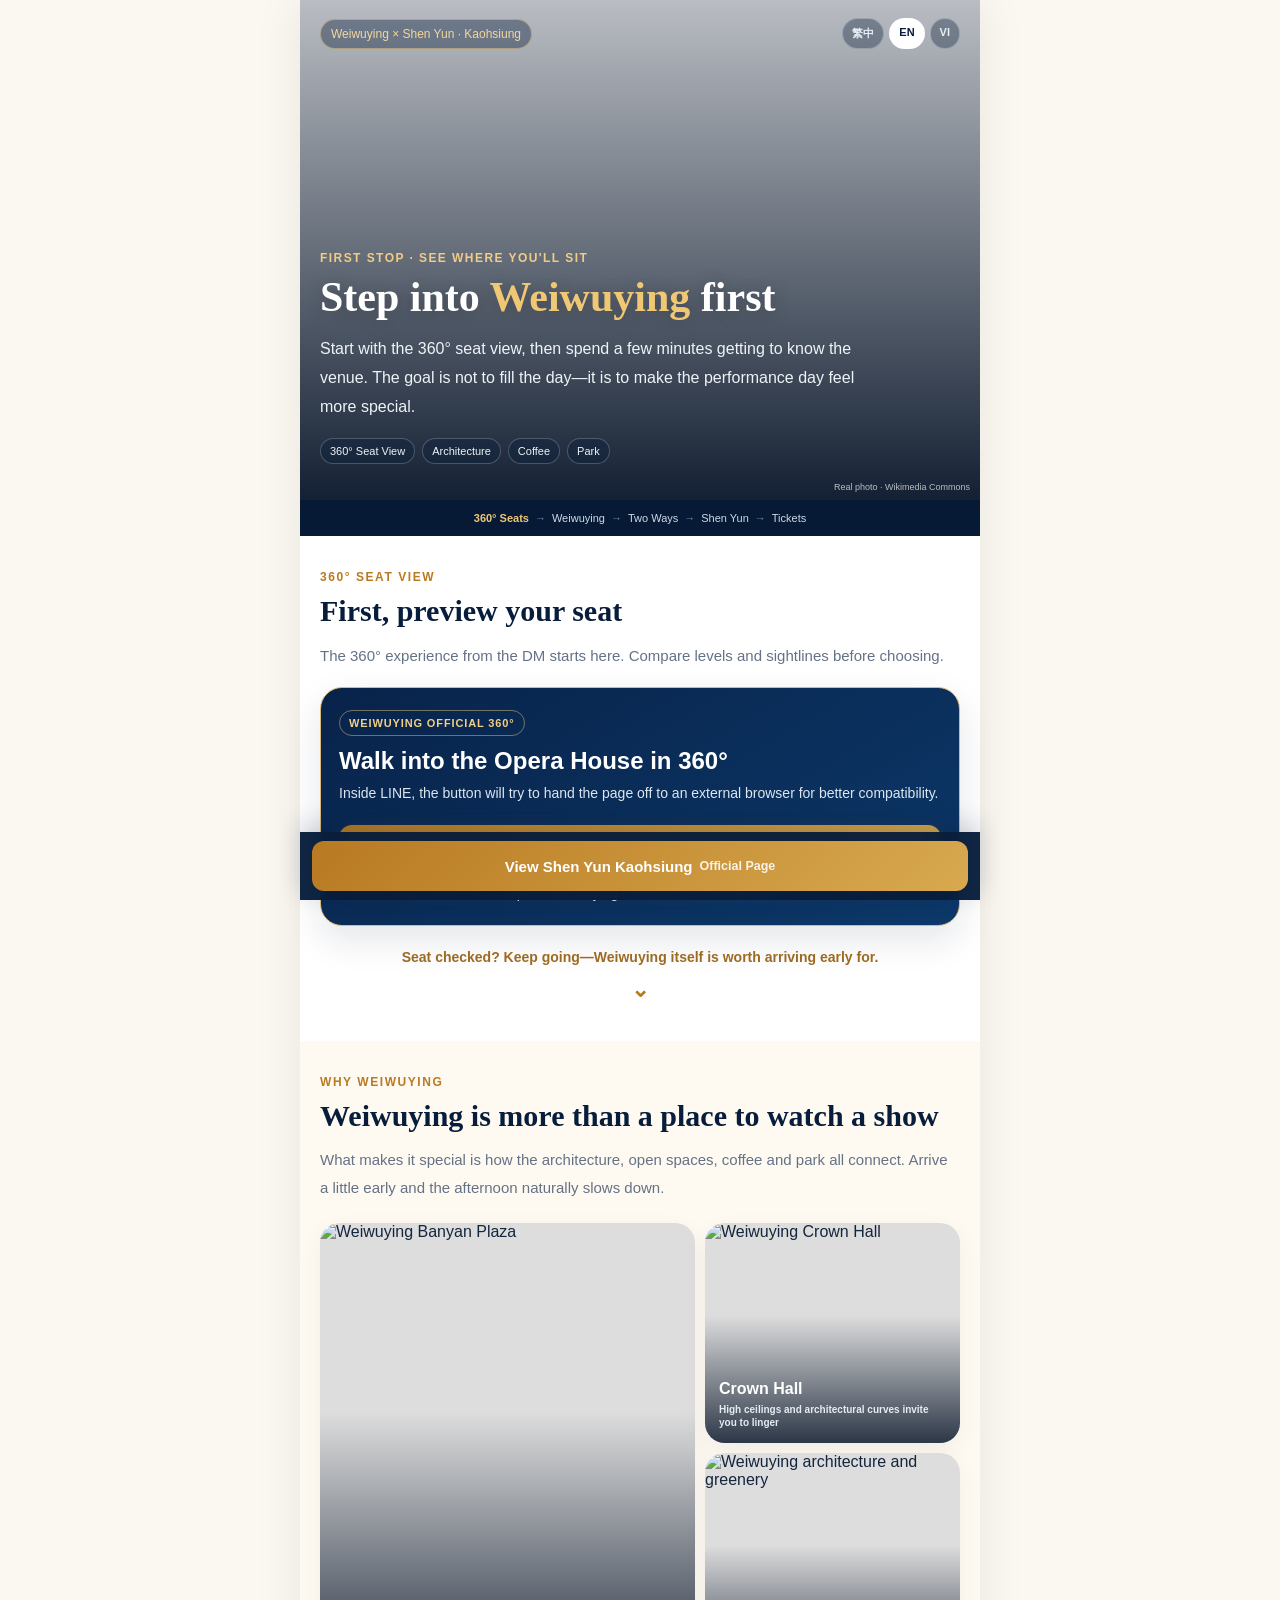
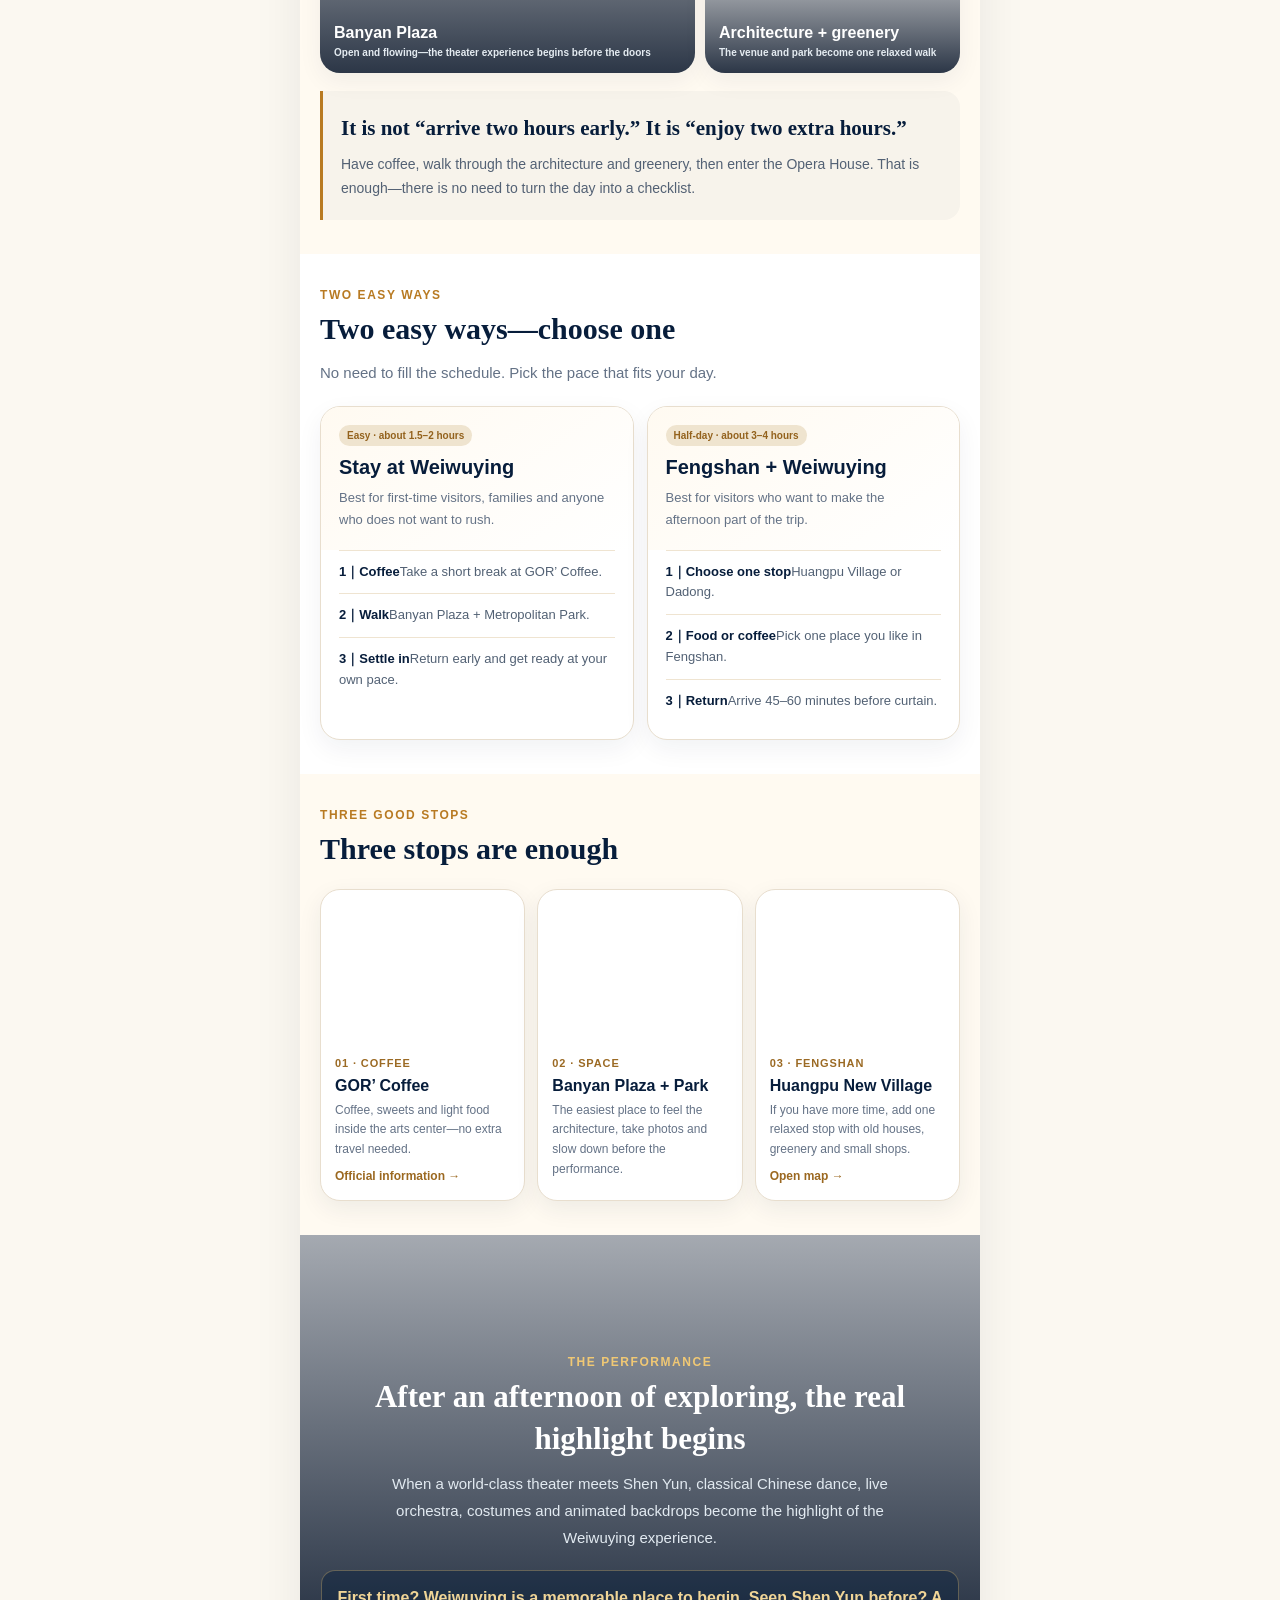
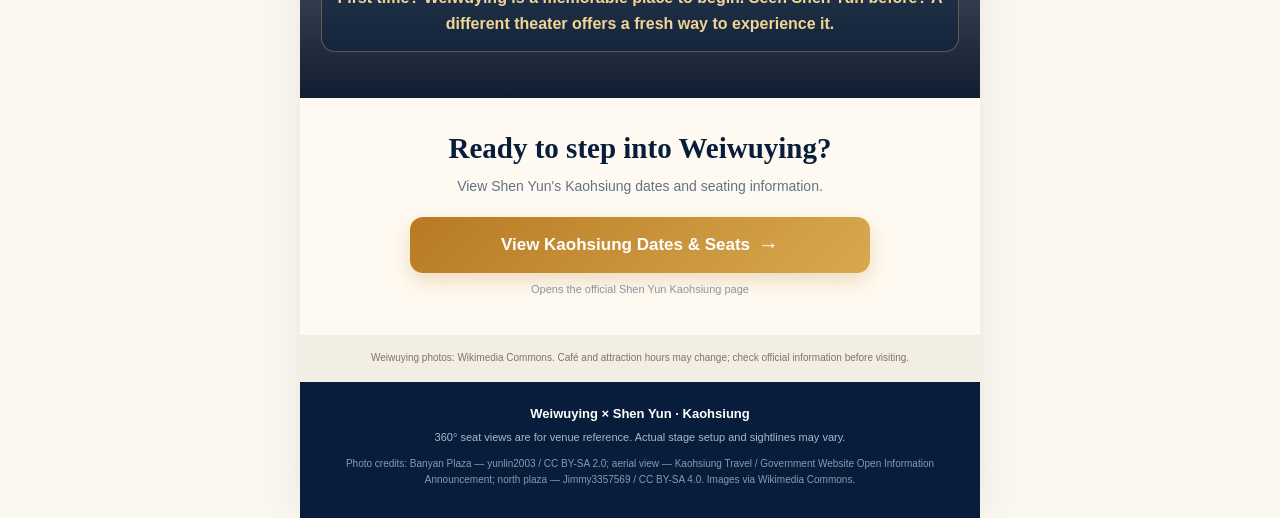
==== commit 5b9cb7a7: "Polish English landing page flow and copy" ====
--- a/en/index.html
+++ b/en/index.html
@@ -4,7 +4,7 @@
 <meta charset="utf-8"><meta name="viewport" content="width=device-width,initial-scale=1,viewport-fit=cover"><meta name="theme-color" content="#071d3b">
 <meta name="description" content="Preview Weiwuying Opera House seats in 360°, then discover the venue, coffee and two simple half-day options before Shen Yun in Kaohsiung.">
 <title>Weiwuying × Shen Yun｜More Than a Performance</title>
-<link rel="stylesheet" href="../style.css?v=20260826-1"><link rel="alternate" hreflang="zh-Hant" href="https://socialimpactlab0.github.io/weiwuying360/"><link rel="alternate" hreflang="en" href="https://socialimpactlab0.github.io/weiwuying360/en/"><link rel="alternate" hreflang="vi" href="https://socialimpactlab0.github.io/weiwuying360/vi/">
+<link rel="stylesheet" href="../style.css?v=20260826-2"><link rel="alternate" hreflang="zh-Hant" href="https://socialimpactlab0.github.io/weiwuying360/"><link rel="alternate" hreflang="en" href="https://socialimpactlab0.github.io/weiwuying360/en/"><link rel="alternate" hreflang="vi" href="https://socialimpactlab0.github.io/weiwuying360/vi/">
 </head>
 <body><main class="page">
 <header class="hero" style="background-image:url('https://commons.wikimedia.org/wiki/Special:Redirect/file/National_Kaohsiung_Center_for_the_Arts.JPG?width=1600')">
@@ -17,10 +17,10 @@
 
 <section class="section alt reveal" id="experience"><div class="kicker">WHY WEIWUYING</div><h2>Weiwuying is more than a place to watch a show</h2><p class="intro">What makes it special is how the architecture, open spaces, coffee and park all connect. Arrive a little early and the afternoon naturally slows down.</p><div class="photoDeck"><div class="photoCard main"><img loading="lazy" src="https://commons.wikimedia.org/wiki/Special:Redirect/file/%E6%A6%95%E6%A8%B9%E5%BB%A3%E5%A0%B4%20Banyan%20Plaza%20%2846087020144%29.jpg?width=1400" alt="Weiwuying Banyan Plaza"><b>Banyan Plaza<small>Open and flowing—the theater experience begins before the doors</small></b></div><div class="photoCard"><img loading="lazy" src="https://commons.wikimedia.org/wiki/Special:Redirect/file/%E6%A8%B9%E5%86%A0%E5%A4%A7%E5%BB%B3%20Crown%20Hall%20%2845897024385%29.jpg?width=1200" alt="Weiwuying Crown Hall"><b>Crown Hall<small>High ceilings and architectural curves invite you to linger</small></b></div><div class="photoCard"><img loading="lazy" src="https://commons.wikimedia.org/wiki/Special:Redirect/file/Wei-Wu-Ying_Center_for_the_Arts_01.jpg?width=1200" alt="Weiwuying architecture and greenery"><b>Architecture + greenery<small>The venue and park become one relaxed walk</small></b></div></div><div class="quoteBlock"><b>It is not “arrive two hours early.” It is “enjoy two extra hours.”</b>Have coffee, walk through the architecture and greenery, then enter the Opera House. That is enough—there is no need to turn the day into a checklist.</div></section>
 
-<section class="section reveal" id="routes"><div class="kicker">TWO EASY WAYS</div><h2>Keep it simple: choose one of two ways</h2><p class="intro">If the goal is to make the performance day more enjoyable, simplicity works best.</p><div class="routeGrid"><article class="routeCard"><div class="routeTop"><span class="tag">Easy · about 1.5–2 hours</span><h3>Stay at Weiwuying</h3><p>Best for first-time visitors, families and anyone who does not want to rush.</p></div><ul class="routeList"><li><b>1｜Have a coffee</b><br>Take a short break at GOR’ Coffee inside the venue.</li><li><b>2｜Take a walk</b><br>Banyan Plaza, the architecture and Metropolitan Park.</li><li><b>3｜Get ready</b><br>Return to the Opera House early and let anticipation build.</li></ul></article><article class="routeCard"><div class="routeTop"><span class="tag">Half-day · about 3–4 hours</span><h3>Fengshan + Weiwuying</h3><p>Best for visitors who want to make the afternoon part of the trip.</p></div><ul class="routeList"><li><b>1｜Huangpu Village or Dadong</b><br>Choose one stop; there is no need to do both.</li><li><b>2｜Add a local meal or coffee</b><br>Pick something in central Fengshan based on same-day opening hours.</li><li><b>3｜Return to Weiwuying</b><br>Plan to be back 45–60 minutes before curtain time.</li></ul></article></div></section>
+<section class="section reveal" id="routes"><div class="kicker">TWO EASY WAYS</div><h2>Two easy ways—choose one</h2><p class="intro">No need to fill the schedule. Pick the pace that fits your day.</p><div class="routeGrid"><article class="routeCard"><div class="routeTop"><span class="tag">Easy · about 1.5–2 hours</span><h3>Stay at Weiwuying</h3><p>Best for first-time visitors, families and anyone who does not want to rush.</p></div><ul class="routeList"><li><b>1｜Coffee</b><span>Take a short break at GOR’ Coffee.</span></li><li><b>2｜Walk</b><span>Banyan Plaza + Metropolitan Park.</span></li><li><b>3｜Settle in</b><span>Return early and get ready at your own pace.</span></li></ul></article><article class="routeCard"><div class="routeTop"><span class="tag">Half-day · about 3–4 hours</span><h3>Fengshan + Weiwuying</h3><p>Best for visitors who want to make the afternoon part of the trip.</p></div><ul class="routeList"><li><b>1｜Choose one stop</b><span>Huangpu Village or Dadong.</span></li><li><b>2｜Food or coffee</b><span>Pick one place you like in Fengshan.</span></li><li><b>3｜Return</b><span>Arrive 45–60 minutes before curtain.</span></li></ul></article></div></section>
 
 <section class="section alt reveal" id="highlights"><div class="kicker">THREE GOOD STOPS</div><h2>Three stops are enough</h2><div class="highlightGrid"><article class="highlightCard"><div class="num">01 · COFFEE</div><h3>GOR’ Coffee</h3><p>Coffee, sweets and light food inside the arts center—no extra travel needed.</p><a href="https://www.gorcoffee.com/" target="_blank" rel="noopener">Official information →</a></article><article class="highlightCard"><div class="num">02 · SPACE</div><h3>Banyan Plaza + Park</h3><p>The easiest place to feel the architecture, take photos and slow down before the performance.</p></article><article class="highlightCard"><div class="num">03 · FENGSHAN</div><h3>Huangpu New Village</h3><p>If you have more time, add one relaxed stop with old houses, greenery and small shops.</p><a href="https://www.google.com/maps/search/?api=1&query=Huangpu+New+Village+Kaohsiung" target="_blank" rel="noopener">Open map →</a></article></div></section>
 
-<section class="transition" id="shenyun" style="background-image:url('https://commons.wikimedia.org/wiki/Special:Redirect/file/National_Kaohsiung_Center_for_the_Arts.JPG?width=1600')"><div class="kicker">THE PERFORMANCE</div><h2>Save the final chapter of the afternoon for a performance worth remembering</h2><p>When a world-class theater meets Shen Yun, classical Chinese dance, live orchestra, costumes and animated backdrops become the highlight of the Weiwuying experience.</p><div class="bridge">First time? Weiwuying is a memorable place to begin. Seen Shen Yun before? A different theater offers a fresh way to experience it.</div></section>
+<section class="transition" id="shenyun" style="background-image:url('https://commons.wikimedia.org/wiki/Special:Redirect/file/National_Kaohsiung_Center_for_the_Arts.JPG?width=1600')"><div class="kicker">THE PERFORMANCE</div><h2>After an afternoon of exploring, the real highlight begins</h2><p>When a world-class theater meets Shen Yun, classical Chinese dance, live orchestra, costumes and animated backdrops become the highlight of the Weiwuying experience.</p><div class="bridge">First time? Weiwuying is a memorable place to begin. Seen Shen Yun before? A different theater offers a fresh way to experience it.</div></section>
 <section class="ticket" id="ticket"><h2>Ready to step into Weiwuying?</h2><p>View Shen Yun's Kaohsiung dates and seating information.</p><a data-ticket class="cta" href="https://zh-tw.shenyun.com/kaohsiung/city/kaohsiung?_tuid=caee55e3-a050-41f0-a21d-dd3dc3456a68" target="_blank" rel="noopener">View Kaohsiung Dates & Seats</a><div class="official">Opens the official Shen Yun Kaohsiung page</div></section>
-<div class="sourceNote">Weiwuying photos: Wikimedia Commons. Café and attraction hours may change; check official information before visiting.</div><footer class="footer"><strong>Weiwuying × Shen Yun · Kaohsiung</strong>360° seat views are for venue reference. Actual stage setup and sightlines may vary.</footer></main><div id="sticky" class="sticky"><a data-ticket href="https://zh-tw.shenyun.com/kaohsiung/city/kaohsiung?_tuid=caee55e3-a050-41f0-a21d-dd3dc3456a68" target="_blank" rel="noopener">View Shen Yun Kaohsiung <small>Official Page</small></a></div><script src="../app.js?v=20260826-1"></script></body></html>+<div class="sourceNote">Weiwuying photos: Wikimedia Commons. Café and attraction hours may change; check official information before visiting.</div><footer class="footer"><strong>Weiwuying × Shen Yun · Kaohsiung</strong>360° seat views are for venue reference. Actual stage setup and sightlines may vary.</footer></main><div id="sticky" class="sticky"><a data-ticket href="https://zh-tw.shenyun.com/kaohsiung/city/kaohsiung?_tuid=caee55e3-a050-41f0-a21d-dd3dc3456a68" target="_blank" rel="noopener">View Shen Yun Kaohsiung <small>Official Page</small></a></div><script src="../app.js?v=20260826-2"></script></body></html>
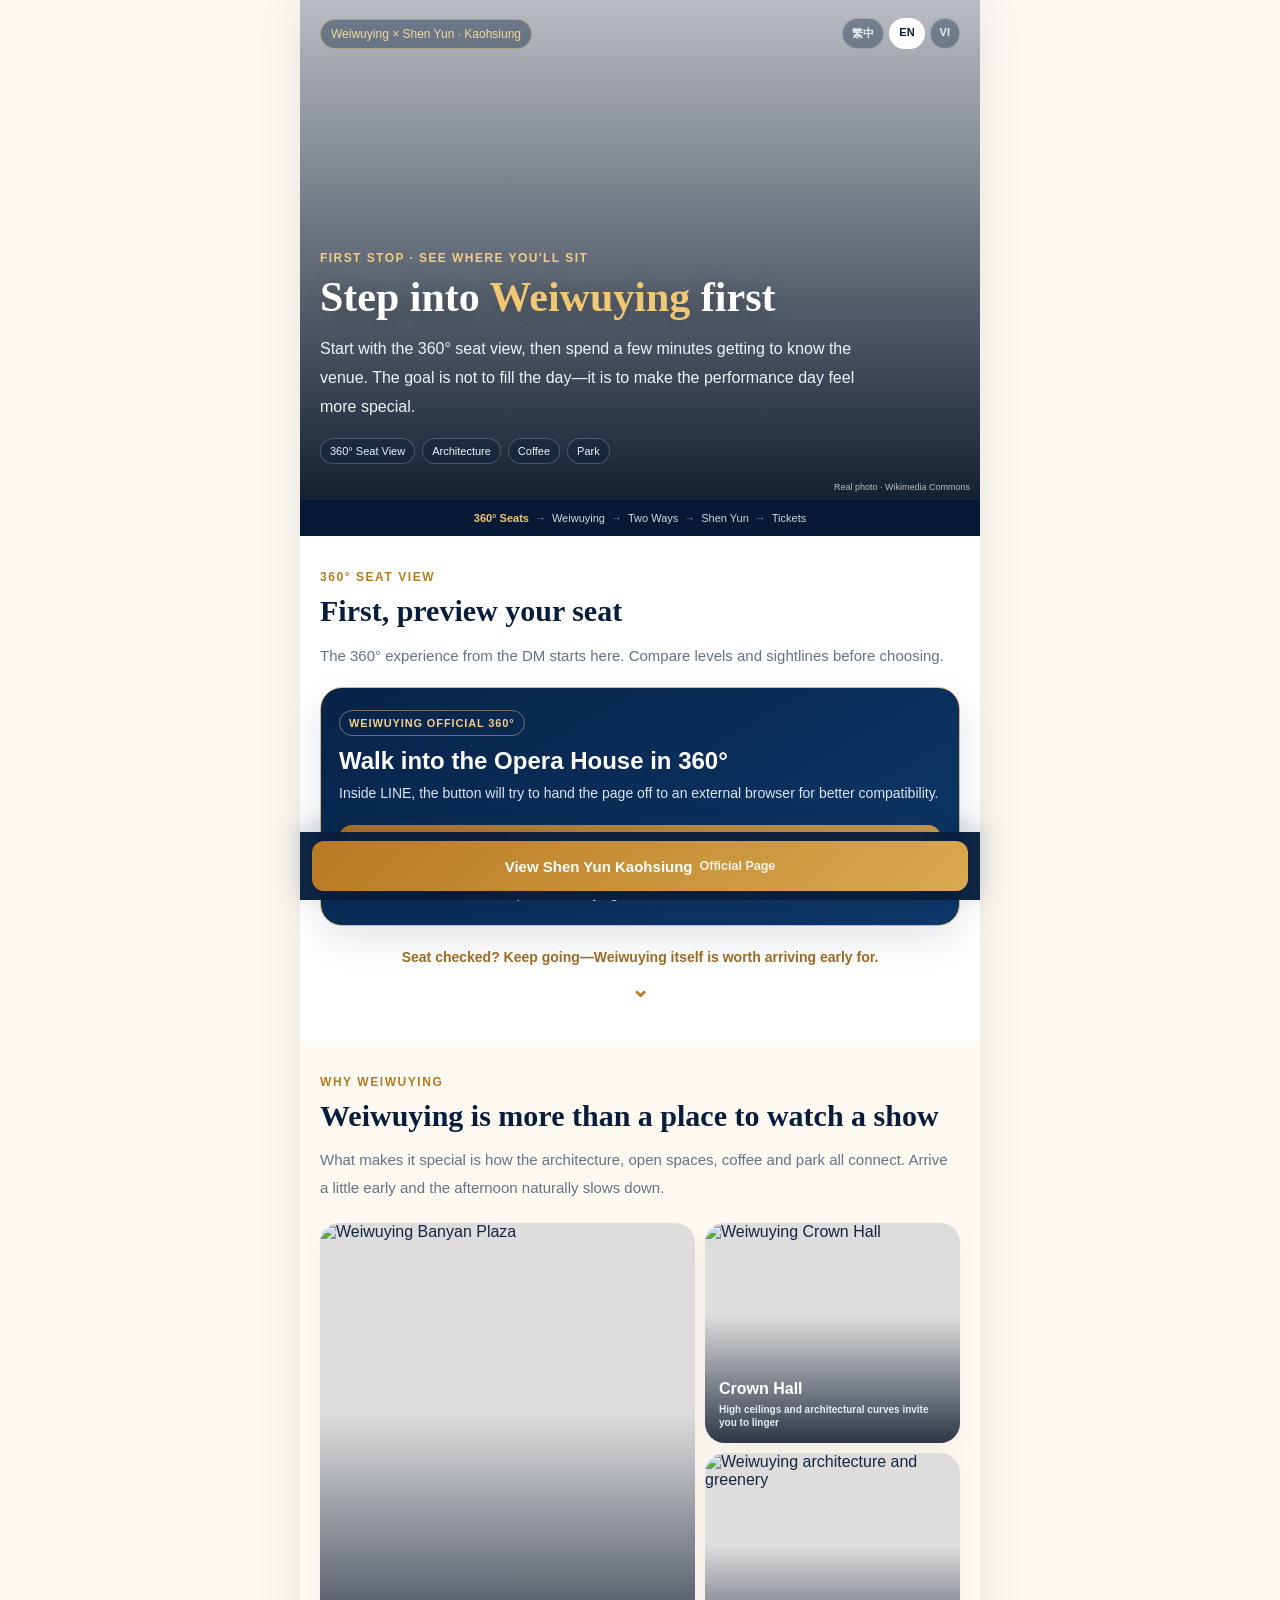
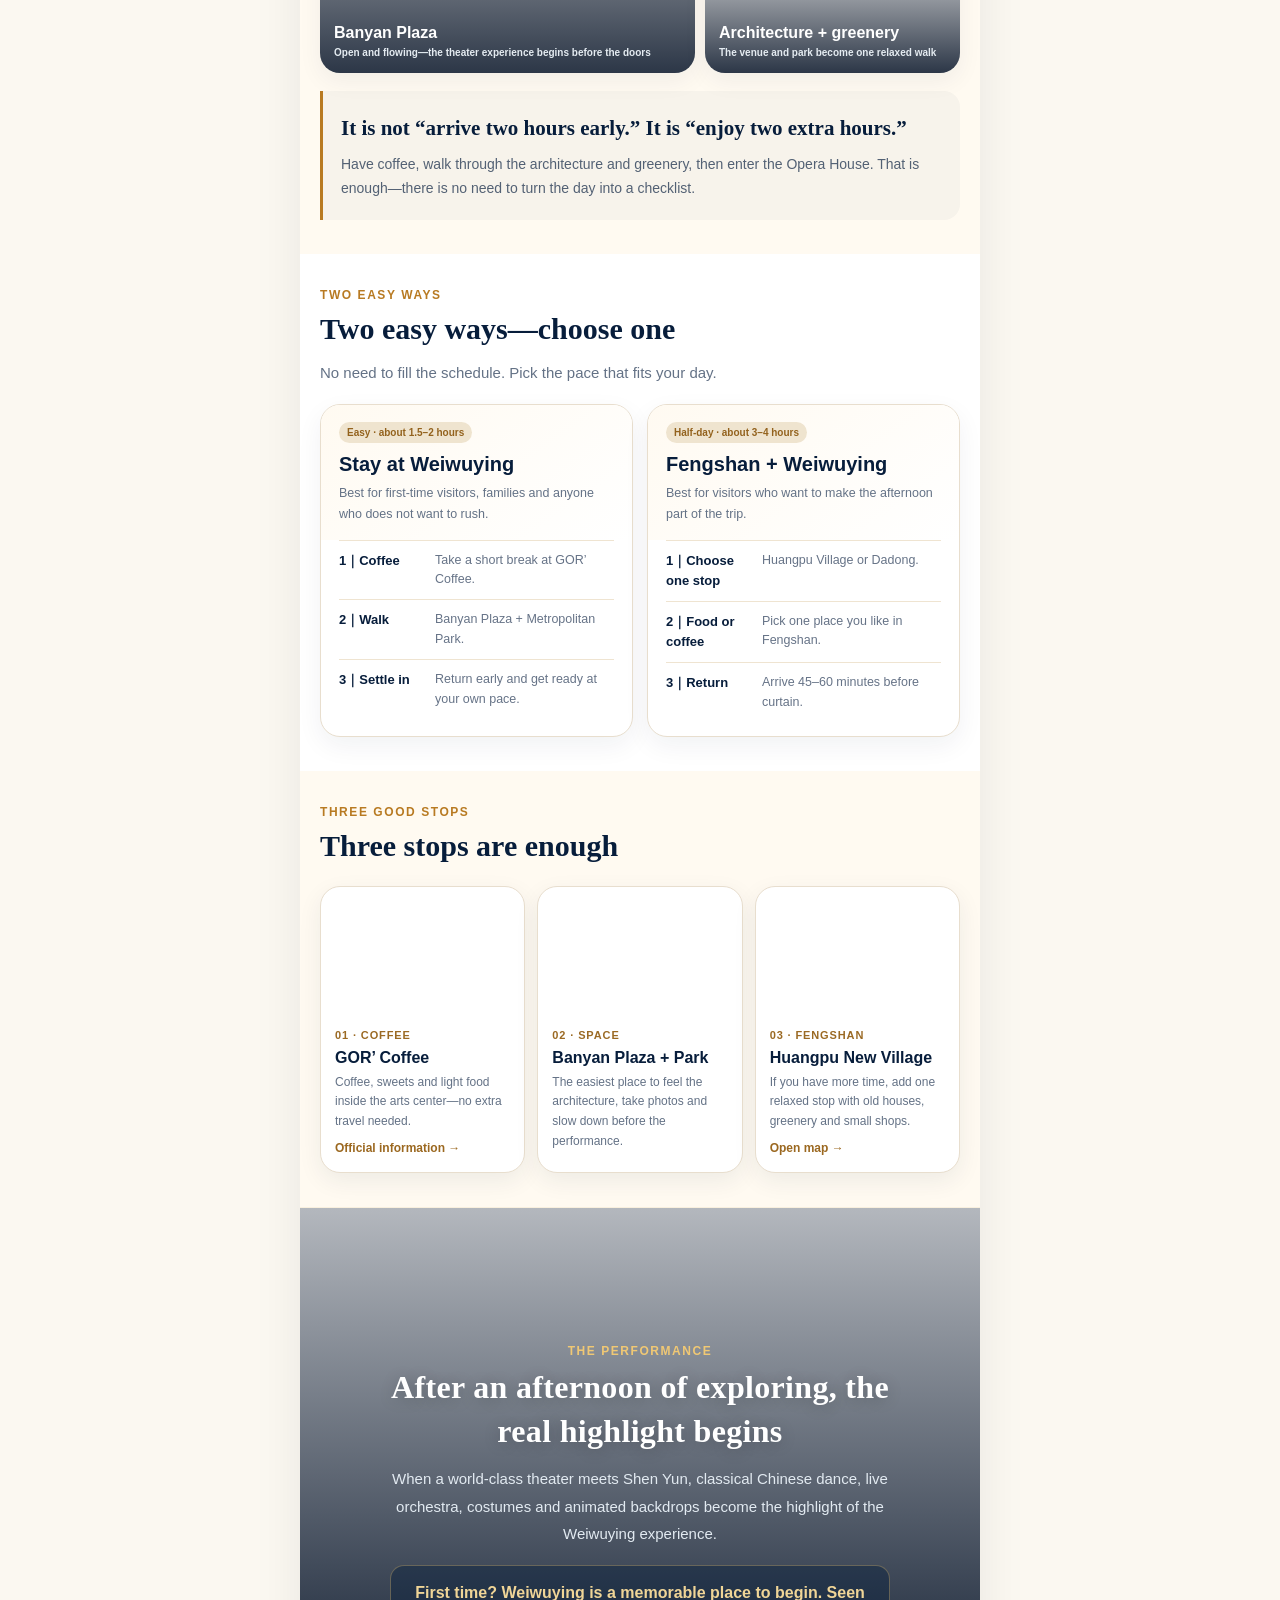
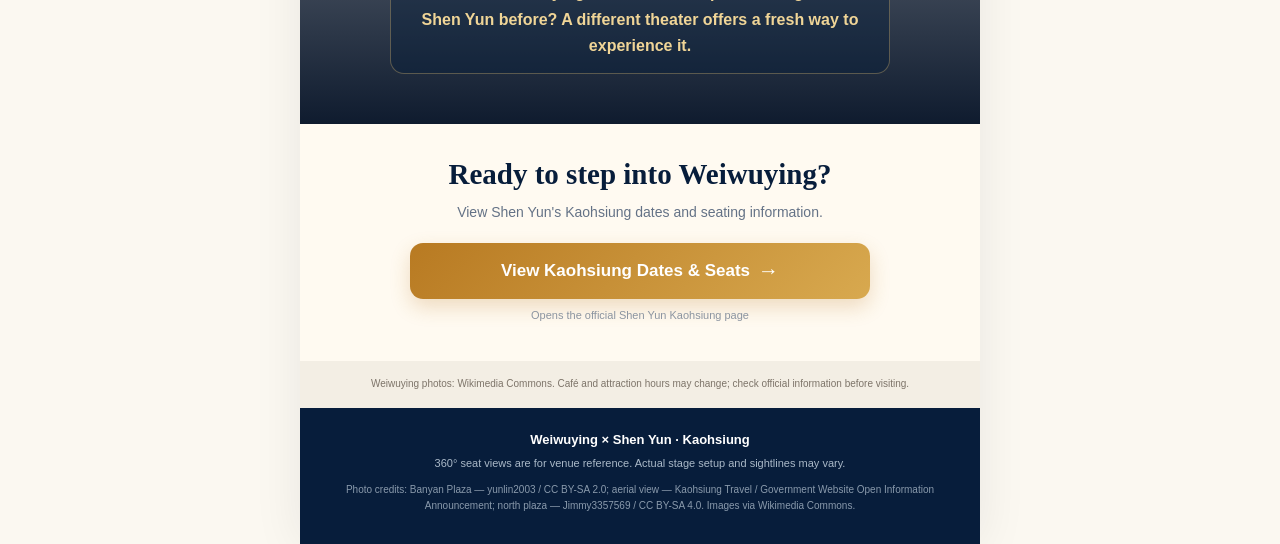
==== commit 4f6bf639: "Bump asset version for LINE text-scale fix" ====
--- a/en/index.html
+++ b/en/index.html
@@ -4,7 +4,7 @@
 <meta charset="utf-8"><meta name="viewport" content="width=device-width,initial-scale=1,viewport-fit=cover"><meta name="theme-color" content="#071d3b">
 <meta name="description" content="Preview Weiwuying Opera House seats in 360°, then discover the venue, coffee and two simple half-day options before Shen Yun in Kaohsiung.">
 <title>Weiwuying × Shen Yun｜More Than a Performance</title>
-<link rel="stylesheet" href="../style.css?v=20260826-2"><link rel="alternate" hreflang="zh-Hant" href="https://socialimpactlab0.github.io/weiwuying360/"><link rel="alternate" hreflang="en" href="https://socialimpactlab0.github.io/weiwuying360/en/"><link rel="alternate" hreflang="vi" href="https://socialimpactlab0.github.io/weiwuying360/vi/">
+<link rel="stylesheet" href="../style.css?v=20260826-3"><link rel="alternate" hreflang="zh-Hant" href="https://socialimpactlab0.github.io/weiwuying360/"><link rel="alternate" hreflang="en" href="https://socialimpactlab0.github.io/weiwuying360/en/"><link rel="alternate" hreflang="vi" href="https://socialimpactlab0.github.io/weiwuying360/vi/">
 </head>
 <body><main class="page">
 <header class="hero" style="background-image:url('https://commons.wikimedia.org/wiki/Special:Redirect/file/National_Kaohsiung_Center_for_the_Arts.JPG?width=1600')">
--- a/style.css
+++ b/style.css
@@ -1 +1 @@
-:root{--navy:#071d3b;--navy2:#12365f;--gold:#b87a22;--gold2:#e7c47d;--cream:#fbf8f1;--ink:#14253d;--muted:#647286;--line:#e8dece;--white:#fff;--shadow:0 14px 36px rgba(7,29,59,.11)}*{box-sizing:border-box}html{scroll-behavior:smooth;background:var(--cream)}body{margin:0;color:var(--ink);background:var(--cream);font-family:-apple-system,BlinkMacSystemFont,"Segoe UI","Noto Sans TC","Noto Sans",Arial,sans-serif}a{color:inherit}.page{max-width:680px;margin:0 auto;min-height:100vh;background:#fff;box-shadow:0 0 46px rgba(3,20,42,.08)}.hero{position:relative;min-height:500px;padding:18px 20px 36px;color:#fff;background-size:cover;background-position:center;display:flex;flex-direction:column;justify-content:flex-end;overflow:hidden}.hero:before{content:"";position:absolute;inset:0;background:linear-gradient(180deg,rgba(5,18,38,.28),rgba(5,18,38,.94))}.hero>*{position:relative;z-index:2}.topbar{position:absolute;left:20px;right:20px;top:18px;display:flex;align-items:center;justify-content:space-between;gap:10px}.brand{font-size:12px;color:#f3d79c;border:1px solid rgba(231,196,125,.55);padding:7px 10px;border-radius:999px;background:rgba(7,29,59,.4);backdrop-filter:blur(8px);white-space:nowrap}.langnav{display:flex;gap:5px}.langnav a{font-size:11px;font-weight:800;text-decoration:none;color:#e8eef4;border:1px solid rgba(255,255,255,.28);border-radius:999px;padding:7px 9px;background:rgba(7,29,59,.36)}.langnav a.active{background:#fff;color:var(--navy)}.eyebrow{color:#f0cc86;font-size:12px;font-weight:900;letter-spacing:.12em}.hero h1{font-family:"Noto Serif TC",Georgia,serif;font-size:42px;line-height:1.17;margin:8px 0 12px;text-shadow:0 2px 18px rgba(0,0,0,.25)}.gold{color:#f0c874}.heroLead{margin:0;max-width:560px;color:#eef3f7;font-size:16px;line-height:1.82}.promise{display:flex;gap:7px;flex-wrap:wrap;margin-top:17px}.promise span{font-size:11px;padding:6px 9px;border:1px solid rgba(255,255,255,.22);border-radius:999px;background:rgba(7,29,59,.35);color:#edf2f6}.photoCredit{position:absolute;right:10px;bottom:8px;font-size:9px;color:rgba(255,255,255,.7)}.flow{display:flex;align-items:center;justify-content:center;gap:6px;padding:12px 8px;background:#061a36;color:#cfd9e5;font-size:11px;white-space:nowrap;overflow:hidden}.flow b{color:#f0c874}.flow i{font-style:normal;color:#6f88a4}.section{padding:34px 20px}.section.alt{background:#fffaf1}.kicker{font-size:12px;letter-spacing:.13em;color:var(--gold);font-weight:900;margin-bottom:7px}.section h2,.transition h2,.ticket h2{font-family:"Noto Serif TC",Georgia,serif}.section h2{margin:0 0 10px;color:var(--navy);font-size:30px;line-height:1.35}.intro{margin:0;color:var(--muted);font-size:15px;line-height:1.82}.tourCard{margin-top:18px;border:1px solid #d8ba80;border-radius:22px;overflow:hidden;background:linear-gradient(150deg,#08234a,#0c3869);color:#fff;box-shadow:var(--shadow)}.tourTop{padding:22px 18px 10px}.tourBadge{display:inline-block;font-size:11px;font-weight:900;letter-spacing:.08em;color:#f2cf86;border:1px solid rgba(242,207,134,.45);border-radius:999px;padding:6px 9px}.tourCard h3{font-size:24px;margin:11px 0 6px}.tourCard p{margin:0;color:#dce6f0;font-size:14px;line-height:1.72}.tourActions{padding:10px 18px 20px}.cta{display:flex;align-items:center;justify-content:center;gap:8px;width:100%;min-height:56px;border:0;border-radius:13px;padding:14px 15px;background:linear-gradient(135deg,#b87a22,#d8a94f);color:#fff;text-decoration:none;font-size:17px;font-weight:900;box-shadow:0 8px 20px rgba(184,122,34,.24)}.cta:after{content:"→";font-size:21px}.micro{text-align:center;margin:10px 0 0;color:#cbd6e2;font-size:12px;line-height:1.55}.lineBox{display:none;margin:0 18px 20px;padding:15px;border-radius:14px;background:#fff5df;border:1px solid #ecd09d;color:#5f4c2e}.lineBox strong{display:block;color:var(--navy);font-size:15px;margin-bottom:5px}.lineBox p{margin:0 0 10px;font-size:13px;line-height:1.6}.copyBtn{width:100%;min-height:44px;border:1px solid #c9a25e;border-radius:11px;background:#fff;color:var(--navy);font-weight:800}.copyMsg{min-height:18px;text-align:center;font-size:12px;margin:6px 0 0;color:#6b604e}.continue{display:block;margin-top:21px;text-align:center;text-decoration:none;color:#9c6a22;font-weight:800;font-size:14px;line-height:1.55}.continue span{display:block;margin-top:4px;color:var(--gold);font-size:22px}.photoDeck{display:grid;grid-template-columns:1.25fr .85fr;grid-template-rows:220px 220px;gap:10px;margin-top:22px}.photoCard{position:relative;overflow:hidden;border-radius:20px;background:#ddd;box-shadow:0 8px 24px rgba(14,40,70,.06)}.photoCard.main{grid-row:1/3}.photoCard img{position:absolute;inset:0;width:100%;height:100%;object-fit:cover}.photoCard:after{content:"";position:absolute;inset:0;background:linear-gradient(180deg,transparent 42%,rgba(5,18,38,.82))}.photoCard b{position:absolute;z-index:2;left:14px;right:12px;bottom:13px;color:#fff;font-size:16px;line-height:1.35}.photoCard small{display:block;font-size:10px;color:#e4ebf1;margin-top:3px;font-weight:600}.quoteBlock{margin-top:18px;padding:19px 18px;border-left:3px solid var(--gold);background:#f7f3eb;border-radius:0 16px 16px 0;color:#536174;font-size:14px;line-height:1.75}.quoteBlock b{display:block;color:var(--navy);font-family:"Noto Serif TC",Georgia,serif;font-size:21px;margin-bottom:5px}.routeGrid{display:grid;grid-template-columns:1fr 1fr;gap:13px;margin-top:20px}.routeCard{border:1px solid var(--line);border-radius:20px;background:#fff;overflow:hidden;box-shadow:0 9px 26px rgba(14,40,70,.06)}.routeCard .routeTop{padding:18px;background:linear-gradient(145deg,#fffaf1,#fff)}.routeCard .tag{display:inline-block;font-size:10px;font-weight:900;color:#93621d;background:#efe4cf;padding:5px 8px;border-radius:999px}.routeCard h3{margin:8px 0 6px;color:var(--navy);font-size:20px;line-height:1.35}.routeCard p{margin:0;color:var(--muted);font-size:13px;line-height:1.7}.routeList{padding:0 18px 16px;margin:0;list-style:none}.routeList li{padding:11px 0;border-top:1px solid #efe4d1;color:#526174;font-size:13px;line-height:1.6}.routeList b{color:var(--navy)}.highlightGrid{display:grid;grid-template-columns:repeat(3,1fr);gap:12px;margin-top:20px}.highlightCard{border:1px solid var(--line);border-radius:20px;background:#fff;padding:0 0 16px;overflow:hidden;box-shadow:0 8px 24px rgba(14,40,70,.07);transition:transform .2s ease,box-shadow .2s ease}.highlightCard:hover{transform:translateY(-2px);box-shadow:0 12px 28px rgba(14,40,70,.10)}.highlightCard:before{content:"";display:block;width:100%;aspect-ratio:4/3;background-size:cover;background-position:center}.highlightCard:nth-child(1):before{background-image:url('https://www.gorcoffee.com/img/wewuying.jpg')}.highlightCard:nth-child(2):before{background-image:url('https://commons.wikimedia.org/wiki/Special:Redirect/file/%E6%A6%95%E6%A8%B9%E5%BB%A3%E5%A0%B4%20Banyan%20Plaza%20%2846087020144%29.jpg?width=900')}.highlightCard:nth-child(3):before{background-image:url('https://commons.wikimedia.org/wiki/Special:Redirect/file/%E9%B3%B3%E5%B1%B1%E9%BB%83%E5%9F%94%E6%96%B0%E6%9D%91.jpg?width=900')}.highlightCard .num{display:block;margin:14px 14px 0;font-size:11px;font-weight:900;color:#9b6a24;letter-spacing:.08em}.highlightCard h3{margin:8px 14px 6px;color:var(--navy);font-size:16px}.highlightCard p{margin:0 14px;color:var(--muted);font-size:12px;line-height:1.65}.highlightCard a{display:inline-block;margin:9px 14px 0;color:#9b6820;text-decoration:none;font-size:12px;font-weight:900}.transition{position:relative;padding:120px 21px 46px;text-align:center;color:#fff;background-size:cover;background-position:center;overflow:hidden}.transition:before{content:"";position:absolute;inset:0;background:linear-gradient(180deg,rgba(5,18,38,.36),rgba(5,18,38,.95))}.transition>*{position:relative;z-index:2}.transition .kicker{color:#f0c874}.transition h2{margin:0 0 10px;color:#fff;font-size:31px;line-height:1.35}.transition p{margin:0 auto;max-width:500px;color:#e2eaf1;font-size:15px;line-height:1.82}.bridge{margin:18px auto 0;padding:14px;border:1px solid rgba(226,189,114,.35);border-radius:14px;color:#f0d597;background:rgba(7,29,59,.42);font-weight:800;line-height:1.65}.ticket{padding:34px 20px 40px;background:#fffaf1;text-align:center}.ticket h2{margin:0 0 9px;color:var(--navy);font-size:29px}.ticket p{margin:0 0 18px;color:var(--muted);font-size:14px;line-height:1.78}.ticket .cta{max-width:460px;margin:0 auto}.official{margin-top:10px;color:#8b94a0;font-size:11px}.sourceNote{padding:15px 18px;background:#f3eee4;color:#7d7469;font-size:10px;line-height:1.65;text-align:center}.footer{padding:21px 18px 30px;text-align:center;background:#071d3b;color:#aab9c8;font-size:11px;line-height:1.7}.footer strong{display:block;color:#fff;font-size:13px;margin-bottom:3px}.sticky{position:fixed;z-index:20;left:50%;bottom:0;transform:translate(-50%,120%);opacity:0;width:min(680px,100%);padding:9px 12px calc(9px + env(safe-area-inset-bottom));background:rgba(7,29,59,.96);backdrop-filter:blur(10px);box-shadow:0 -8px 24px rgba(7,29,59,.18);transition:.35s;pointer-events:none}.sticky.show{transform:translate(-50%,0);opacity:1;pointer-events:auto}.sticky a{display:flex;align-items:center;justify-content:center;min-height:50px;border-radius:12px;background:linear-gradient(135deg,#b87a22,#d8a94f);color:#fff;text-decoration:none;font-size:15px;font-weight:900}.sticky small{font-weight:600;opacity:.88;margin-left:7px}.reveal{opacity:0;transform:translateY(14px);transition:opacity .55s ease,transform .55s ease}.reveal.seen{opacity:1;transform:none}@media(max-width:520px){.hero{min-height:480px}.hero h1{font-size:35px}.section h2{font-size:27px}.transition h2{font-size:28px}.flow{font-size:10px;gap:4px}.brand{font-size:10px}.langnav a{font-size:10px;padding:6px 8px}.photoDeck{grid-template-columns:1fr;grid-template-rows:250px 175px 175px}.photoCard.main{grid-row:auto}.routeGrid{grid-template-columns:1fr}.highlightGrid{grid-template-columns:1fr}.highlightCard:before{aspect-ratio:16/9}.sticky a{font-size:14px}}+:root{--navy:#071d3b;--navy2:#12365f;--gold:#b87a22;--gold2:#e7c47d;--cream:#fbf8f1;--ink:#14253d;--muted:#647286;--line:#e8dece;--white:#fff;--shadow:0 14px 36px rgba(7,29,59,.11)}*{box-sizing:border-box}html{scroll-behavior:smooth;background:var(--cream);-webkit-text-size-adjust:100%;text-size-adjust:100%}body{margin:0;color:var(--ink);background:var(--cream);font-family:-apple-system,BlinkMacSystemFont,"Segoe UI","Noto Sans TC","Noto Sans",Arial,sans-serif;-webkit-text-size-adjust:100%;text-size-adjust:100%}a{color:inherit}.page{max-width:680px;margin:0 auto;min-height:100vh;background:#fff;box-shadow:0 0 46px rgba(3,20,42,.08)}.hero{position:relative;min-height:500px;padding:18px 20px 36px;color:#fff;background-size:cover;background-position:center;display:flex;flex-direction:column;justify-content:flex-end;overflow:hidden}.hero:before{content:"";position:absolute;inset:0;background:linear-gradient(180deg,rgba(5,18,38,.28),rgba(5,18,38,.94))}.hero>*{position:relative;z-index:2}.topbar{position:absolute;left:20px;right:20px;top:18px;display:flex;align-items:center;justify-content:space-between;gap:10px}.brand{font-size:12px;color:#f3d79c;border:1px solid rgba(231,196,125,.55);padding:7px 10px;border-radius:999px;background:rgba(7,29,59,.4);backdrop-filter:blur(8px);white-space:nowrap}.langnav{display:flex;gap:5px}.langnav a{font-size:11px;font-weight:800;text-decoration:none;color:#e8eef4;border:1px solid rgba(255,255,255,.28);border-radius:999px;padding:7px 9px;background:rgba(7,29,59,.36)}.langnav a.active{background:#fff;color:var(--navy)}.eyebrow{color:#f0cc86;font-size:12px;font-weight:900;letter-spacing:.12em}.hero h1{font-family:"Noto Serif TC",Georgia,serif;font-size:42px;line-height:1.17;margin:8px 0 12px;text-shadow:0 2px 18px rgba(0,0,0,.25)}.gold{color:#f0c874}.heroLead{margin:0;max-width:560px;color:#eef3f7;font-size:16px;line-height:1.82}.promise{display:flex;gap:7px;flex-wrap:wrap;margin-top:17px}.promise span{font-size:11px;padding:6px 9px;border:1px solid rgba(255,255,255,.22);border-radius:999px;background:rgba(7,29,59,.35);color:#edf2f6}.photoCredit{position:absolute;right:10px;bottom:8px;font-size:9px;color:rgba(255,255,255,.7)}.flow{display:flex;align-items:center;justify-content:center;gap:6px;padding:12px 8px;background:#061a36;color:#cfd9e5;font-size:11px;white-space:nowrap;overflow:hidden}.flow b{color:#f0c874}.flow i{font-style:normal;color:#6f88a4}.section{padding:34px 20px}.section.alt{background:#fffaf1}.kicker{font-size:12px;letter-spacing:.13em;color:var(--gold);font-weight:900;margin-bottom:7px}.section h2,.transition h2,.ticket h2{font-family:"Noto Serif TC",Georgia,serif}.section h2{margin:0 0 10px;color:var(--navy);font-size:30px;line-height:1.35}.intro{margin:0;color:var(--muted);font-size:15px;line-height:1.82}.tourCard{margin-top:18px;border:1px solid #d8ba80;border-radius:22px;overflow:hidden;background:linear-gradient(150deg,#08234a,#0c3869);color:#fff;box-shadow:var(--shadow)}.tourTop{padding:22px 18px 10px}.tourBadge{display:inline-block;font-size:11px;font-weight:900;letter-spacing:.08em;color:#f2cf86;border:1px solid rgba(242,207,134,.45);border-radius:999px;padding:6px 9px}.tourCard h3{font-size:24px;margin:11px 0 6px}.tourCard p{margin:0;color:#dce6f0;font-size:14px;line-height:1.72}.tourActions{padding:10px 18px 20px}.cta{display:flex;align-items:center;justify-content:center;gap:8px;width:100%;min-height:56px;border:0;border-radius:13px;padding:14px 15px;background:linear-gradient(135deg,#b87a22,#d8a94f);color:#fff;text-decoration:none;font-size:17px;font-weight:900;box-shadow:0 8px 20px rgba(184,122,34,.24);transition:transform .2s ease,box-shadow .2s ease}.cta:hover{transform:translateY(-1px);box-shadow:0 10px 24px rgba(184,122,34,.3)}.cta:after{content:"→";font-size:21px}.micro{text-align:center;margin:10px 0 0;color:#cbd6e2;font-size:12px;line-height:1.55}.lineBox{display:none;margin:0 18px 20px;padding:15px;border-radius:14px;background:#fff5df;border:1px solid #ecd09d;color:#5f4c2e}.lineBox strong{display:block;color:var(--navy);font-size:15px;margin-bottom:5px}.lineBox p{margin:0 0 10px;font-size:13px;line-height:1.6}.copyBtn{width:100%;min-height:44px;border:1px solid #c9a25e;border-radius:11px;background:#fff;color:var(--navy);font-weight:800}.copyMsg{min-height:18px;text-align:center;font-size:12px;margin:6px 0 0;color:#6b604e}.continue{display:block;margin-top:21px;text-align:center;text-decoration:none;color:#9c6a22;font-weight:800;font-size:14px;line-height:1.55}.continue span{display:block;margin-top:4px;color:var(--gold);font-size:22px}.photoDeck{display:grid;grid-template-columns:1.25fr .85fr;grid-template-rows:220px 220px;gap:10px;margin-top:22px}.photoCard{position:relative;overflow:hidden;border-radius:20px;background:#ddd;box-shadow:0 8px 24px rgba(14,40,70,.06)}.photoCard.main{grid-row:1/3}.photoCard img{position:absolute;inset:0;width:100%;height:100%;object-fit:cover}.photoCard:after{content:"";position:absolute;inset:0;background:linear-gradient(180deg,transparent 42%,rgba(5,18,38,.82))}.photoCard b{position:absolute;z-index:2;left:14px;right:12px;bottom:13px;color:#fff;font-size:16px;line-height:1.35}.photoCard small{display:block;font-size:10px;color:#e4ebf1;margin-top:3px;font-weight:600}.quoteBlock{margin-top:18px;padding:19px 18px;border-left:3px solid var(--gold);background:#f7f3eb;border-radius:0 16px 16px 0;color:#536174;font-size:14px;line-height:1.75}.quoteBlock b{display:block;color:var(--navy);font-family:"Noto Serif TC",Georgia,serif;font-size:21px;margin-bottom:5px}.routeGrid{display:grid;grid-template-columns:1fr 1fr;gap:14px;margin-top:18px}.routeCard{border:1px solid var(--line);border-radius:20px;background:#fff;overflow:hidden;box-shadow:0 9px 26px rgba(14,40,70,.06)}.routeCard .routeTop{padding:17px 18px 15px;background:linear-gradient(145deg,#fffaf1,#fff)}.routeCard .tag{display:inline-block;font-size:10px;font-weight:900;color:#93621d;background:#efe4cf;padding:5px 8px;border-radius:999px}.routeCard h3{margin:8px 0 5px;color:var(--navy);font-size:20px;line-height:1.35}.routeCard p{margin:0;color:var(--muted);font-size:12.5px;line-height:1.65}.routeList{padding:0 18px 14px;margin:0;list-style:none}.routeList li{display:grid;grid-template-columns:88px 1fr;gap:8px;align-items:start;padding:10px 0;border-top:1px solid #efe4d1;color:#526174;font-size:12.5px;line-height:1.55}.routeList b{color:var(--navy);font-size:13px}.routeList span{display:block;color:#667387}.highlightGrid{display:grid;grid-template-columns:repeat(3,1fr);gap:12px;margin-top:20px}.highlightCard{border:1px solid var(--line);border-radius:20px;background:#fff;padding:0 0 16px;overflow:hidden;box-shadow:0 8px 24px rgba(14,40,70,.07);transition:transform .2s ease,box-shadow .2s ease}.highlightCard:hover{transform:translateY(-2px);box-shadow:0 12px 28px rgba(14,40,70,.10)}.highlightCard:before{content:"";display:block;width:100%;aspect-ratio:16/10;background-size:cover;background-position:center}.highlightCard:nth-child(1):before{background-image:url('https://www.gorcoffee.com/img/wewuying.jpg')}.highlightCard:nth-child(2):before{background-image:url('https://commons.wikimedia.org/wiki/Special:Redirect/file/%E6%A6%95%E6%A8%B9%E5%BB%A3%E5%A0%B4%20Banyan%20Plaza%20%2846087020144%29.jpg?width=900')}.highlightCard:nth-child(3):before{background-image:url('https://commons.wikimedia.org/wiki/Special:Redirect/file/%E9%B3%B3%E5%B1%B1%E9%BB%83%E5%9F%94%E6%96%B0%E6%9D%91.jpg?width=900')}.highlightCard .num{display:block;margin:14px 14px 0;font-size:11px;font-weight:900;color:#9b6a24;letter-spacing:.08em}.highlightCard h3{margin:8px 14px 6px;color:var(--navy);font-size:16px}.highlightCard p{margin:0 14px;color:var(--muted);font-size:12px;line-height:1.65}.highlightCard a{display:inline-block;margin:9px 14px 0;color:#9b6820;text-decoration:none;font-size:12px;font-weight:900}.transition{position:relative;padding:136px 21px 50px;text-align:center;color:#fff;background-size:cover;background-position:center 44%;overflow:hidden;border-top:1px solid rgba(231,196,125,.25)}.transition:before{content:"";position:absolute;inset:0;background:linear-gradient(180deg,rgba(5,18,38,.3),rgba(5,18,38,.96))}.transition>*{position:relative;z-index:2}.transition .kicker{color:#f0c874}.transition h2{margin:0 auto 12px;max-width:560px;color:#fff;font-size:32px;line-height:1.38;letter-spacing:.01em;text-shadow:0 2px 16px rgba(0,0,0,.24)}.transition p{margin:0 auto;max-width:500px;color:#e2eaf1;font-size:15px;line-height:1.82}.bridge{margin:18px auto 0;padding:14px;max-width:500px;border:1px solid rgba(226,189,114,.35);border-radius:14px;color:#f0d597;background:rgba(7,29,59,.42);font-weight:800;line-height:1.65}.ticket{padding:34px 20px 40px;background:#fffaf1;text-align:center}.ticket h2{margin:0 0 9px;color:var(--navy);font-size:29px}.ticket p{margin:0 0 18px;color:var(--muted);font-size:14px;line-height:1.78}.ticket .cta{max-width:460px;margin:0 auto}.official{margin-top:10px;color:#8b94a0;font-size:11px}.sourceNote{padding:15px 18px;background:#f3eee4;color:#7d7469;font-size:10px;line-height:1.65;text-align:center}.footer{padding:21px 18px 30px;text-align:center;background:#071d3b;color:#aab9c8;font-size:11px;line-height:1.7}.footer strong{display:block;color:#fff;font-size:13px;margin-bottom:3px}.sticky{position:fixed;z-index:20;left:50%;bottom:0;transform:translate(-50%,120%);opacity:0;width:min(680px,100%);padding:9px 12px calc(9px + env(safe-area-inset-bottom));background:rgba(7,29,59,.96);backdrop-filter:blur(10px);box-shadow:0 -8px 24px rgba(7,29,59,.18);transition:.35s;pointer-events:none}.sticky.show{transform:translate(-50%,0);opacity:1;pointer-events:auto}.sticky a{display:flex;align-items:center;justify-content:center;min-height:50px;border-radius:12px;background:linear-gradient(135deg,#b87a22,#d8a94f);color:#fff;text-decoration:none;font-size:15px;font-weight:900}.sticky small{font-weight:600;opacity:.88;margin-left:7px}.reveal{opacity:0;transform:translateY(14px);transition:opacity .55s ease,transform .55s ease}.reveal.seen{opacity:1;transform:none}@media(max-width:520px){.hero{min-height:480px}.hero h1{font-size:35px}.section h2{font-size:27px}.transition{padding:122px 20px 44px}.transition h2{font-size:29px}.flow{font-size:10px;gap:4px}.brand{font-size:10px}.langnav a{font-size:10px;padding:6px 8px}.photoDeck{grid-template-columns:1fr;grid-template-rows:250px 175px 175px}.photoCard.main{grid-row:auto}.routeGrid{grid-template-columns:1fr}.routeList li{grid-template-columns:82px 1fr}.highlightGrid{grid-template-columns:1fr}.highlightCard:before{aspect-ratio:16/9}.sticky a{font-size:14px}}
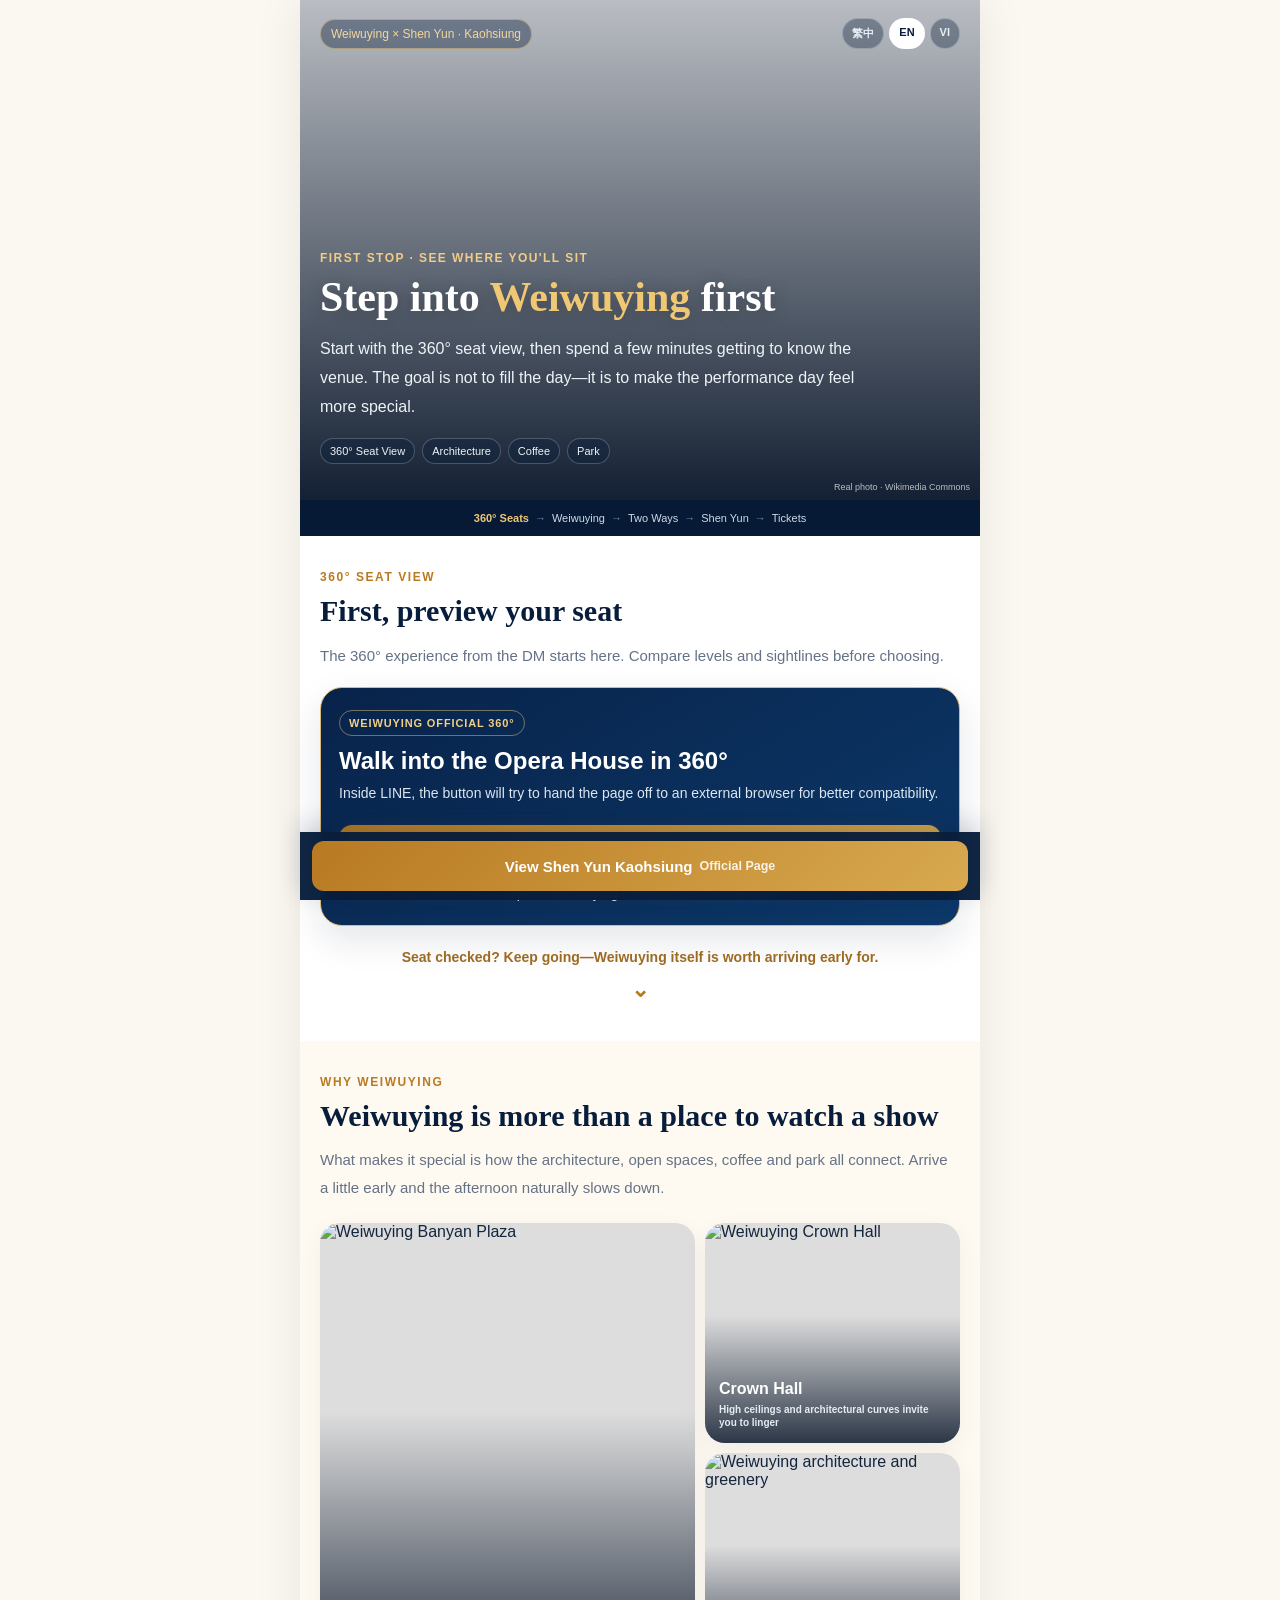
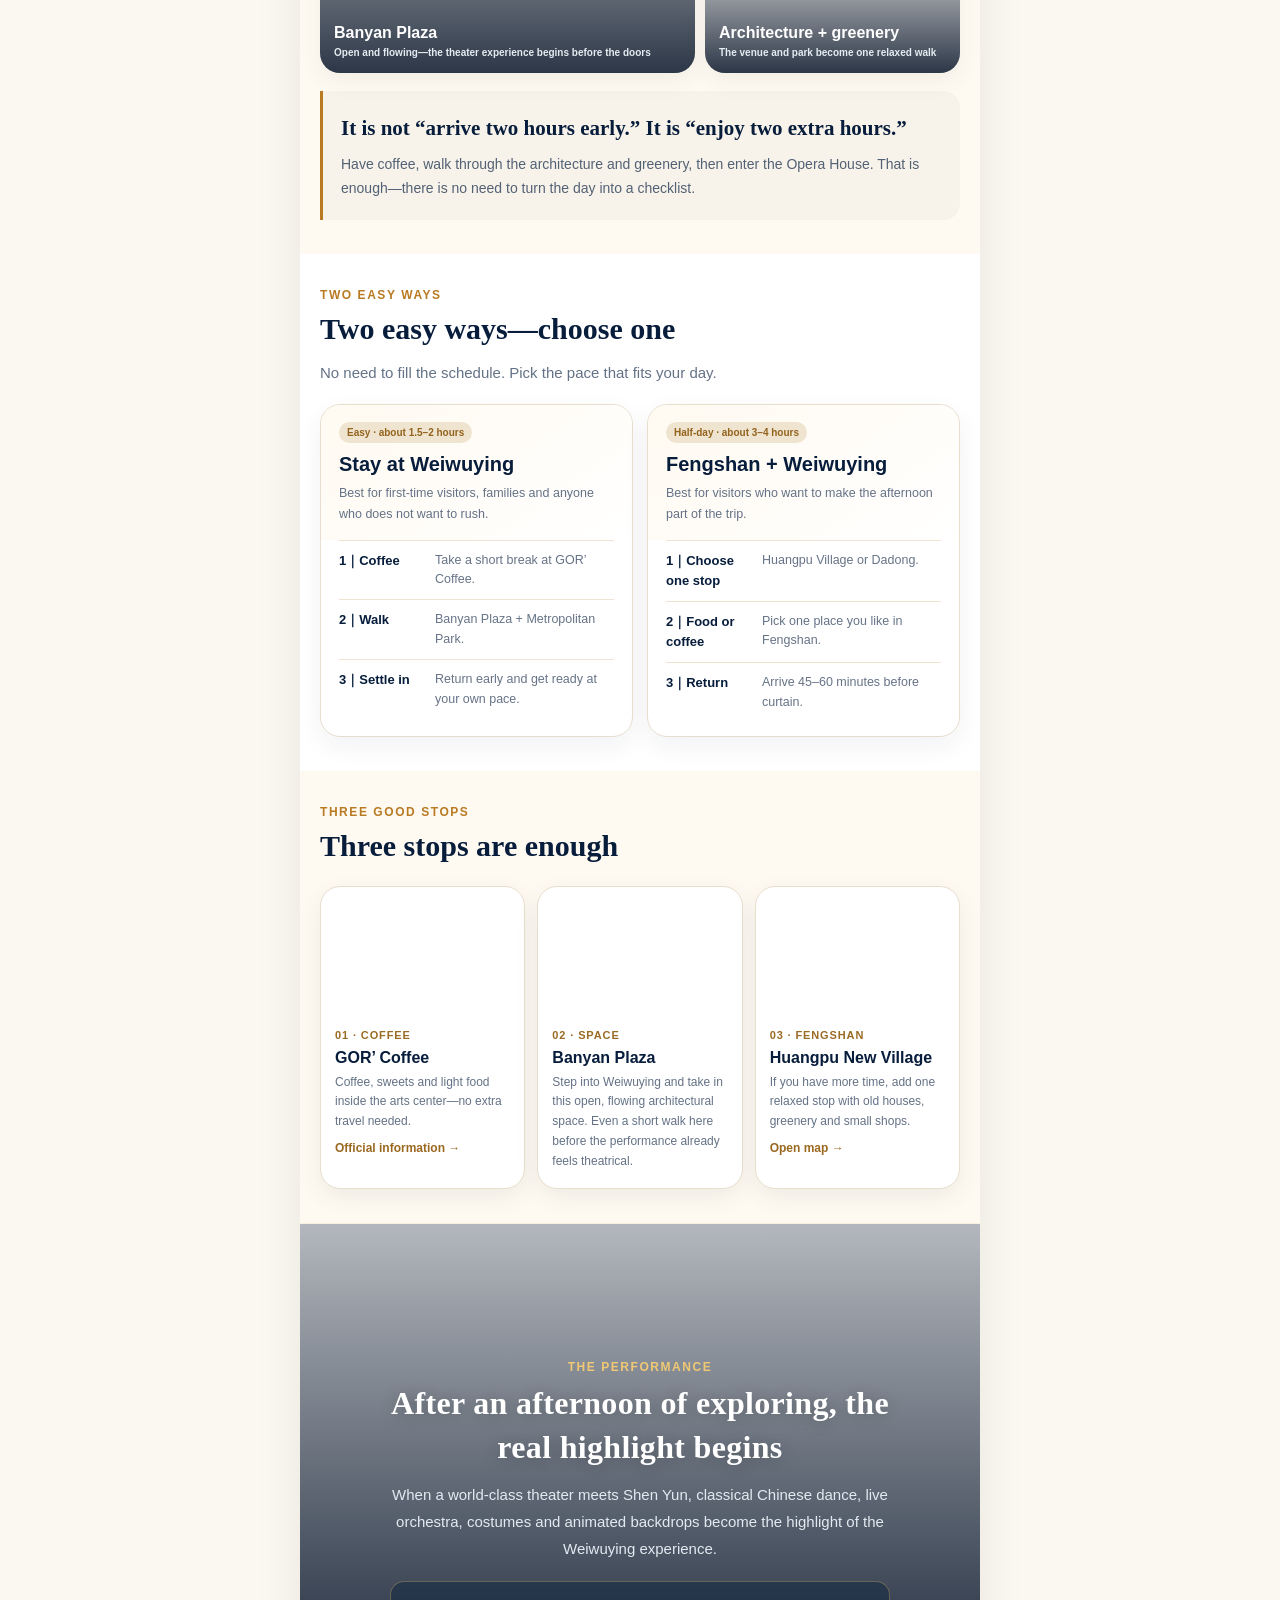
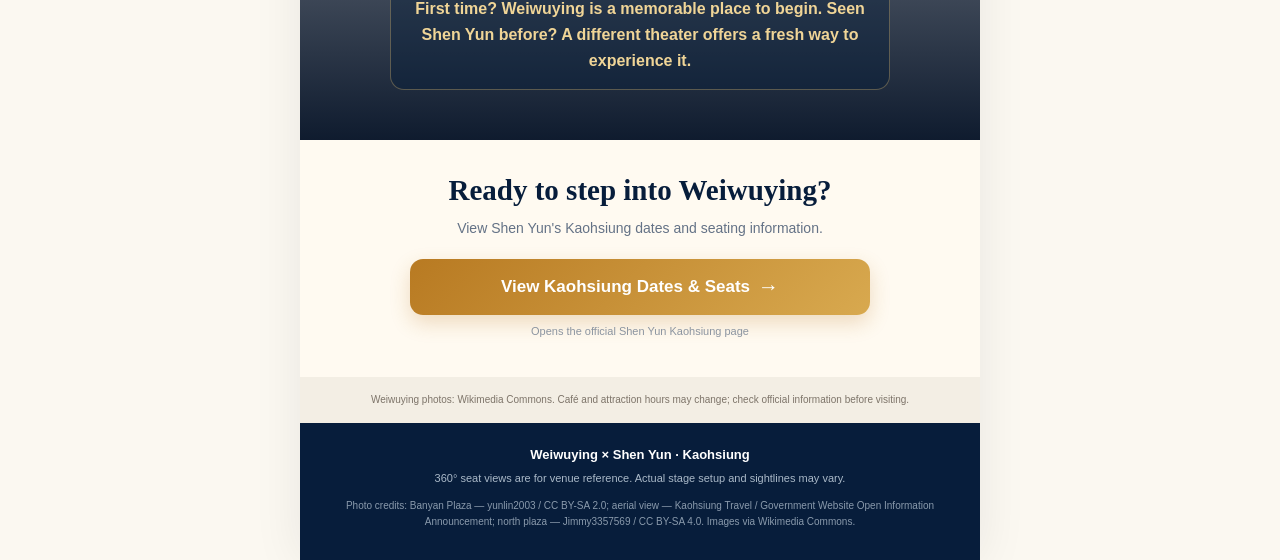
==== commit 343023a6: "Align Banyan Plaza card copy with photo" ====
--- a/en/index.html
+++ b/en/index.html
@@ -1,26 +1,20 @@
 <!doctype html>
 <html lang="en">
 <head>
-<meta charset="utf-8"><meta name="viewport" content="width=device-width,initial-scale=1,viewport-fit=cover"><meta name="theme-color" content="#071d3b">
+<meta charset="utf-8"><meta name="viewport" content="width=device-width,initial-scale=1,viewport-fit=cover"><meta name="theme-color" content="#071d3b"><meta http-equiv="Cache-Control" content="no-cache, no-store, must-revalidate"><meta http-equiv="Pragma" content="no-cache"><meta http-equiv="Expires" content="0">
 <meta name="description" content="Preview Weiwuying Opera House seats in 360°, then discover the venue, coffee and two simple half-day options before Shen Yun in Kaohsiung.">
 <title>Weiwuying × Shen Yun｜More Than a Performance</title>
-<link rel="stylesheet" href="../style.css?v=20260826-3"><link rel="alternate" hreflang="zh-Hant" href="https://socialimpactlab0.github.io/weiwuying360/"><link rel="alternate" hreflang="en" href="https://socialimpactlab0.github.io/weiwuying360/en/"><link rel="alternate" hreflang="vi" href="https://socialimpactlab0.github.io/weiwuying360/vi/">
+<link rel="stylesheet" href="../style.css?v=20260826-6"><link rel="alternate" hreflang="zh-Hant" href="https://socialimpactlab0.github.io/weiwuying360/"><link rel="alternate" hreflang="en" href="https://socialimpactlab0.github.io/weiwuying360/en/"><link rel="alternate" hreflang="vi" href="https://socialimpactlab0.github.io/weiwuying360/vi/">
 </head>
 <body><main class="page">
 <header class="hero" style="background-image:url('https://commons.wikimedia.org/wiki/Special:Redirect/file/National_Kaohsiung_Center_for_the_Arts.JPG?width=1600')">
 <div class="topbar"><div class="brand">Weiwuying × Shen Yun · Kaohsiung</div><nav class="langnav" aria-label="Language"><a href="../">繁中</a><a class="active" href="../en/">EN</a><a href="../vi/">VI</a></nav></div>
-<div class="eyebrow">FIRST STOP · SEE WHERE YOU'LL SIT</div><h1>Step into <span class="gold">Weiwuying</span> first</h1><p class="heroLead">Start with the 360° seat view, then spend a few minutes getting to know the venue. The goal is not to fill the day—it is to make the performance day feel more special.</p><div class="promise"><span>360° Seat View</span><span>Architecture</span><span>Coffee</span><span>Park</span></div><div class="photoCredit">Real photo · Wikimedia Commons</div>
-</header>
+<div class="eyebrow">FIRST STOP · SEE WHERE YOU'LL SIT</div><h1>Step into <span class="gold">Weiwuying</span> first</h1><p class="heroLead">Start with the 360° seat view, then spend a few minutes getting to know the venue. The goal is not to fill the day—it is to make the performance day feel more special.</p><div class="promise"><span>360° Seat View</span><span>Architecture</span><span>Coffee</span><span>Park</span></div><div class="photoCredit">Real photo · Wikimedia Commons</div></header>
 <div class="flow"><b>360° Seats</b><i>→</i> Weiwuying <i>→</i> Two Ways <i>→</i> Shen Yun <i>→</i> Tickets</div>
-
-<section class="section" id="tour"><div class="kicker">360° SEAT VIEW</div><h2>First, preview your seat</h2><p class="intro">The 360° experience from the DM starts here. Compare levels and sightlines before choosing.</p><div class="tourCard"><div class="tourTop"><div class="tourBadge">WEIWUYING OFFICIAL 360°</div><h3>Walk into the Opera House in 360°</h3><p>Inside LINE, the button will try to hand the page off to an external browser for better compatibility.</p></div><div class="tourActions"><a id="tourBtn" data-tour class="cta" href="#" target="_blank" rel="noopener">Explore 360° Seat Views</a><p class="micro">Opens Weiwuying's official 360° venue tour</p></div><div id="lineBox" class="lineBox"><strong>You are viewing this inside LINE</strong><p>The 360° link will try to open in Chrome, Safari or your phone's default browser.</p><button id="copyBtn" class="copyBtn" type="button">Copy Official 360° Link</button><p id="copyMsg" class="copyMsg"></p></div></div><a class="continue" href="#experience">Seat checked? Keep going—Weiwuying itself is worth arriving early for.<span>⌄</span></a></section>
-
+<section class="section" id="tour"><div class="kicker">360° SEAT VIEW</div><h2>First, preview your seat</h2><p class="intro">The 360° experience from the DM starts here. Compare levels and sightlines before choosing.</p><div class="tourCard"><div class="tourTop"><div class="tourBadge">WEIWUYING OFFICIAL 360°</div><h3>Walk into the Opera House in 360°</h3><p>Inside LINE, the button will try to hand the page off to an external browser for better compatibility.</p></div><div class="tourActions"><a id="tourBtn" data-tour class="cta" href="#" target="_blank" rel="noopener">Explore 360° Seat Views</a><p class="micro">Opens Weiwuying's official 360° venue tour</p></div><div id="lineBox" class="lineBox"><strong>You are viewing this inside LINE</strong><p>Use the 360° button above to try opening the tour in Chrome, Safari or your phone's default browser.</p></div></div><a class="continue" href="#experience">Seat checked? Keep going—Weiwuying itself is worth arriving early for.<span>⌄</span></a></section>
 <section class="section alt reveal" id="experience"><div class="kicker">WHY WEIWUYING</div><h2>Weiwuying is more than a place to watch a show</h2><p class="intro">What makes it special is how the architecture, open spaces, coffee and park all connect. Arrive a little early and the afternoon naturally slows down.</p><div class="photoDeck"><div class="photoCard main"><img loading="lazy" src="https://commons.wikimedia.org/wiki/Special:Redirect/file/%E6%A6%95%E6%A8%B9%E5%BB%A3%E5%A0%B4%20Banyan%20Plaza%20%2846087020144%29.jpg?width=1400" alt="Weiwuying Banyan Plaza"><b>Banyan Plaza<small>Open and flowing—the theater experience begins before the doors</small></b></div><div class="photoCard"><img loading="lazy" src="https://commons.wikimedia.org/wiki/Special:Redirect/file/%E6%A8%B9%E5%86%A0%E5%A4%A7%E5%BB%B3%20Crown%20Hall%20%2845897024385%29.jpg?width=1200" alt="Weiwuying Crown Hall"><b>Crown Hall<small>High ceilings and architectural curves invite you to linger</small></b></div><div class="photoCard"><img loading="lazy" src="https://commons.wikimedia.org/wiki/Special:Redirect/file/Wei-Wu-Ying_Center_for_the_Arts_01.jpg?width=1200" alt="Weiwuying architecture and greenery"><b>Architecture + greenery<small>The venue and park become one relaxed walk</small></b></div></div><div class="quoteBlock"><b>It is not “arrive two hours early.” It is “enjoy two extra hours.”</b>Have coffee, walk through the architecture and greenery, then enter the Opera House. That is enough—there is no need to turn the day into a checklist.</div></section>
-
 <section class="section reveal" id="routes"><div class="kicker">TWO EASY WAYS</div><h2>Two easy ways—choose one</h2><p class="intro">No need to fill the schedule. Pick the pace that fits your day.</p><div class="routeGrid"><article class="routeCard"><div class="routeTop"><span class="tag">Easy · about 1.5–2 hours</span><h3>Stay at Weiwuying</h3><p>Best for first-time visitors, families and anyone who does not want to rush.</p></div><ul class="routeList"><li><b>1｜Coffee</b><span>Take a short break at GOR’ Coffee.</span></li><li><b>2｜Walk</b><span>Banyan Plaza + Metropolitan Park.</span></li><li><b>3｜Settle in</b><span>Return early and get ready at your own pace.</span></li></ul></article><article class="routeCard"><div class="routeTop"><span class="tag">Half-day · about 3–4 hours</span><h3>Fengshan + Weiwuying</h3><p>Best for visitors who want to make the afternoon part of the trip.</p></div><ul class="routeList"><li><b>1｜Choose one stop</b><span>Huangpu Village or Dadong.</span></li><li><b>2｜Food or coffee</b><span>Pick one place you like in Fengshan.</span></li><li><b>3｜Return</b><span>Arrive 45–60 minutes before curtain.</span></li></ul></article></div></section>
-
-<section class="section alt reveal" id="highlights"><div class="kicker">THREE GOOD STOPS</div><h2>Three stops are enough</h2><div class="highlightGrid"><article class="highlightCard"><div class="num">01 · COFFEE</div><h3>GOR’ Coffee</h3><p>Coffee, sweets and light food inside the arts center—no extra travel needed.</p><a href="https://www.gorcoffee.com/" target="_blank" rel="noopener">Official information →</a></article><article class="highlightCard"><div class="num">02 · SPACE</div><h3>Banyan Plaza + Park</h3><p>The easiest place to feel the architecture, take photos and slow down before the performance.</p></article><article class="highlightCard"><div class="num">03 · FENGSHAN</div><h3>Huangpu New Village</h3><p>If you have more time, add one relaxed stop with old houses, greenery and small shops.</p><a href="https://www.google.com/maps/search/?api=1&query=Huangpu+New+Village+Kaohsiung" target="_blank" rel="noopener">Open map →</a></article></div></section>
-
+<section class="section alt reveal" id="highlights"><div class="kicker">THREE GOOD STOPS</div><h2>Three stops are enough</h2><div class="highlightGrid"><article class="highlightCard"><div class="num">01 · COFFEE</div><h3>GOR’ Coffee</h3><p>Coffee, sweets and light food inside the arts center—no extra travel needed.</p><a href="https://www.gorcoffee.com/" target="_blank" rel="noopener">Official information →</a></article><article class="highlightCard"><div class="num">02 · SPACE</div><h3>Banyan Plaza</h3><p>Step into Weiwuying and take in this open, flowing architectural space. Even a short walk here before the performance already feels theatrical.</p></article><article class="highlightCard"><div class="num">03 · FENGSHAN</div><h3>Huangpu New Village</h3><p>If you have more time, add one relaxed stop with old houses, greenery and small shops.</p><a href="https://www.google.com/maps/search/?api=1&query=Huangpu+New+Village+Kaohsiung" target="_blank" rel="noopener">Open map →</a></article></div></section>
 <section class="transition" id="shenyun" style="background-image:url('https://commons.wikimedia.org/wiki/Special:Redirect/file/National_Kaohsiung_Center_for_the_Arts.JPG?width=1600')"><div class="kicker">THE PERFORMANCE</div><h2>After an afternoon of exploring, the real highlight begins</h2><p>When a world-class theater meets Shen Yun, classical Chinese dance, live orchestra, costumes and animated backdrops become the highlight of the Weiwuying experience.</p><div class="bridge">First time? Weiwuying is a memorable place to begin. Seen Shen Yun before? A different theater offers a fresh way to experience it.</div></section>
 <section class="ticket" id="ticket"><h2>Ready to step into Weiwuying?</h2><p>View Shen Yun's Kaohsiung dates and seating information.</p><a data-ticket class="cta" href="https://zh-tw.shenyun.com/kaohsiung/city/kaohsiung?_tuid=caee55e3-a050-41f0-a21d-dd3dc3456a68" target="_blank" rel="noopener">View Kaohsiung Dates & Seats</a><div class="official">Opens the official Shen Yun Kaohsiung page</div></section>
-<div class="sourceNote">Weiwuying photos: Wikimedia Commons. Café and attraction hours may change; check official information before visiting.</div><footer class="footer"><strong>Weiwuying × Shen Yun · Kaohsiung</strong>360° seat views are for venue reference. Actual stage setup and sightlines may vary.</footer></main><div id="sticky" class="sticky"><a data-ticket href="https://zh-tw.shenyun.com/kaohsiung/city/kaohsiung?_tuid=caee55e3-a050-41f0-a21d-dd3dc3456a68" target="_blank" rel="noopener">View Shen Yun Kaohsiung <small>Official Page</small></a></div><script src="../app.js?v=20260826-2"></script></body></html>+<div class="sourceNote">Weiwuying photos: Wikimedia Commons. Café and attraction hours may change; check official information before visiting.</div><footer class="footer"><strong>Weiwuying × Shen Yun · Kaohsiung</strong>360° seat views are for venue reference. Actual stage setup and sightlines may vary.</footer></main><div id="sticky" class="sticky"><a data-ticket href="https://zh-tw.shenyun.com/kaohsiung/city/kaohsiung?_tuid=caee55e3-a050-41f0-a21d-dd3dc3456a68" target="_blank" rel="noopener">View Shen Yun Kaohsiung <small>Official Page</small></a></div><script src="../app.js?v=20260826-5"></script></body></html>
--- a/style.css
+++ b/style.css
@@ -1 +1 @@
-:root{--navy:#071d3b;--navy2:#12365f;--gold:#b87a22;--gold2:#e7c47d;--cream:#fbf8f1;--ink:#14253d;--muted:#647286;--line:#e8dece;--white:#fff;--shadow:0 14px 36px rgba(7,29,59,.11)}*{box-sizing:border-box}html{scroll-behavior:smooth;background:var(--cream);-webkit-text-size-adjust:100%;text-size-adjust:100%}body{margin:0;color:var(--ink);background:var(--cream);font-family:-apple-system,BlinkMacSystemFont,"Segoe UI","Noto Sans TC","Noto Sans",Arial,sans-serif;-webkit-text-size-adjust:100%;text-size-adjust:100%}a{color:inherit}.page{max-width:680px;margin:0 auto;min-height:100vh;background:#fff;box-shadow:0 0 46px rgba(3,20,42,.08)}.hero{position:relative;min-height:500px;padding:18px 20px 36px;color:#fff;background-size:cover;background-position:center;display:flex;flex-direction:column;justify-content:flex-end;overflow:hidden}.hero:before{content:"";position:absolute;inset:0;background:linear-gradient(180deg,rgba(5,18,38,.28),rgba(5,18,38,.94))}.hero>*{position:relative;z-index:2}.topbar{position:absolute;left:20px;right:20px;top:18px;display:flex;align-items:center;justify-content:space-between;gap:10px}.brand{font-size:12px;color:#f3d79c;border:1px solid rgba(231,196,125,.55);padding:7px 10px;border-radius:999px;background:rgba(7,29,59,.4);backdrop-filter:blur(8px);white-space:nowrap}.langnav{display:flex;gap:5px}.langnav a{font-size:11px;font-weight:800;text-decoration:none;color:#e8eef4;border:1px solid rgba(255,255,255,.28);border-radius:999px;padding:7px 9px;background:rgba(7,29,59,.36)}.langnav a.active{background:#fff;color:var(--navy)}.eyebrow{color:#f0cc86;font-size:12px;font-weight:900;letter-spacing:.12em}.hero h1{font-family:"Noto Serif TC",Georgia,serif;font-size:42px;line-height:1.17;margin:8px 0 12px;text-shadow:0 2px 18px rgba(0,0,0,.25)}.gold{color:#f0c874}.heroLead{margin:0;max-width:560px;color:#eef3f7;font-size:16px;line-height:1.82}.promise{display:flex;gap:7px;flex-wrap:wrap;margin-top:17px}.promise span{font-size:11px;padding:6px 9px;border:1px solid rgba(255,255,255,.22);border-radius:999px;background:rgba(7,29,59,.35);color:#edf2f6}.photoCredit{position:absolute;right:10px;bottom:8px;font-size:9px;color:rgba(255,255,255,.7)}.flow{display:flex;align-items:center;justify-content:center;gap:6px;padding:12px 8px;background:#061a36;color:#cfd9e5;font-size:11px;white-space:nowrap;overflow:hidden}.flow b{color:#f0c874}.flow i{font-style:normal;color:#6f88a4}.section{padding:34px 20px}.section.alt{background:#fffaf1}.kicker{font-size:12px;letter-spacing:.13em;color:var(--gold);font-weight:900;margin-bottom:7px}.section h2,.transition h2,.ticket h2{font-family:"Noto Serif TC",Georgia,serif}.section h2{margin:0 0 10px;color:var(--navy);font-size:30px;line-height:1.35}.intro{margin:0;color:var(--muted);font-size:15px;line-height:1.82}.tourCard{margin-top:18px;border:1px solid #d8ba80;border-radius:22px;overflow:hidden;background:linear-gradient(150deg,#08234a,#0c3869);color:#fff;box-shadow:var(--shadow)}.tourTop{padding:22px 18px 10px}.tourBadge{display:inline-block;font-size:11px;font-weight:900;letter-spacing:.08em;color:#f2cf86;border:1px solid rgba(242,207,134,.45);border-radius:999px;padding:6px 9px}.tourCard h3{font-size:24px;margin:11px 0 6px}.tourCard p{margin:0;color:#dce6f0;font-size:14px;line-height:1.72}.tourActions{padding:10px 18px 20px}.cta{display:flex;align-items:center;justify-content:center;gap:8px;width:100%;min-height:56px;border:0;border-radius:13px;padding:14px 15px;background:linear-gradient(135deg,#b87a22,#d8a94f);color:#fff;text-decoration:none;font-size:17px;font-weight:900;box-shadow:0 8px 20px rgba(184,122,34,.24);transition:transform .2s ease,box-shadow .2s ease}.cta:hover{transform:translateY(-1px);box-shadow:0 10px 24px rgba(184,122,34,.3)}.cta:after{content:"→";font-size:21px}.micro{text-align:center;margin:10px 0 0;color:#cbd6e2;font-size:12px;line-height:1.55}.lineBox{display:none;margin:0 18px 20px;padding:15px;border-radius:14px;background:#fff5df;border:1px solid #ecd09d;color:#5f4c2e}.lineBox strong{display:block;color:var(--navy);font-size:15px;margin-bottom:5px}.lineBox p{margin:0 0 10px;font-size:13px;line-height:1.6}.copyBtn{width:100%;min-height:44px;border:1px solid #c9a25e;border-radius:11px;background:#fff;color:var(--navy);font-weight:800}.copyMsg{min-height:18px;text-align:center;font-size:12px;margin:6px 0 0;color:#6b604e}.continue{display:block;margin-top:21px;text-align:center;text-decoration:none;color:#9c6a22;font-weight:800;font-size:14px;line-height:1.55}.continue span{display:block;margin-top:4px;color:var(--gold);font-size:22px}.photoDeck{display:grid;grid-template-columns:1.25fr .85fr;grid-template-rows:220px 220px;gap:10px;margin-top:22px}.photoCard{position:relative;overflow:hidden;border-radius:20px;background:#ddd;box-shadow:0 8px 24px rgba(14,40,70,.06)}.photoCard.main{grid-row:1/3}.photoCard img{position:absolute;inset:0;width:100%;height:100%;object-fit:cover}.photoCard:after{content:"";position:absolute;inset:0;background:linear-gradient(180deg,transparent 42%,rgba(5,18,38,.82))}.photoCard b{position:absolute;z-index:2;left:14px;right:12px;bottom:13px;color:#fff;font-size:16px;line-height:1.35}.photoCard small{display:block;font-size:10px;color:#e4ebf1;margin-top:3px;font-weight:600}.quoteBlock{margin-top:18px;padding:19px 18px;border-left:3px solid var(--gold);background:#f7f3eb;border-radius:0 16px 16px 0;color:#536174;font-size:14px;line-height:1.75}.quoteBlock b{display:block;color:var(--navy);font-family:"Noto Serif TC",Georgia,serif;font-size:21px;margin-bottom:5px}.routeGrid{display:grid;grid-template-columns:1fr 1fr;gap:14px;margin-top:18px}.routeCard{border:1px solid var(--line);border-radius:20px;background:#fff;overflow:hidden;box-shadow:0 9px 26px rgba(14,40,70,.06)}.routeCard .routeTop{padding:17px 18px 15px;background:linear-gradient(145deg,#fffaf1,#fff)}.routeCard .tag{display:inline-block;font-size:10px;font-weight:900;color:#93621d;background:#efe4cf;padding:5px 8px;border-radius:999px}.routeCard h3{margin:8px 0 5px;color:var(--navy);font-size:20px;line-height:1.35}.routeCard p{margin:0;color:var(--muted);font-size:12.5px;line-height:1.65}.routeList{padding:0 18px 14px;margin:0;list-style:none}.routeList li{display:grid;grid-template-columns:88px 1fr;gap:8px;align-items:start;padding:10px 0;border-top:1px solid #efe4d1;color:#526174;font-size:12.5px;line-height:1.55}.routeList b{color:var(--navy);font-size:13px}.routeList span{display:block;color:#667387}.highlightGrid{display:grid;grid-template-columns:repeat(3,1fr);gap:12px;margin-top:20px}.highlightCard{border:1px solid var(--line);border-radius:20px;background:#fff;padding:0 0 16px;overflow:hidden;box-shadow:0 8px 24px rgba(14,40,70,.07);transition:transform .2s ease,box-shadow .2s ease}.highlightCard:hover{transform:translateY(-2px);box-shadow:0 12px 28px rgba(14,40,70,.10)}.highlightCard:before{content:"";display:block;width:100%;aspect-ratio:16/10;background-size:cover;background-position:center}.highlightCard:nth-child(1):before{background-image:url('https://www.gorcoffee.com/img/wewuying.jpg')}.highlightCard:nth-child(2):before{background-image:url('https://commons.wikimedia.org/wiki/Special:Redirect/file/%E6%A6%95%E6%A8%B9%E5%BB%A3%E5%A0%B4%20Banyan%20Plaza%20%2846087020144%29.jpg?width=900')}.highlightCard:nth-child(3):before{background-image:url('https://commons.wikimedia.org/wiki/Special:Redirect/file/%E9%B3%B3%E5%B1%B1%E9%BB%83%E5%9F%94%E6%96%B0%E6%9D%91.jpg?width=900')}.highlightCard .num{display:block;margin:14px 14px 0;font-size:11px;font-weight:900;color:#9b6a24;letter-spacing:.08em}.highlightCard h3{margin:8px 14px 6px;color:var(--navy);font-size:16px}.highlightCard p{margin:0 14px;color:var(--muted);font-size:12px;line-height:1.65}.highlightCard a{display:inline-block;margin:9px 14px 0;color:#9b6820;text-decoration:none;font-size:12px;font-weight:900}.transition{position:relative;padding:136px 21px 50px;text-align:center;color:#fff;background-size:cover;background-position:center 44%;overflow:hidden;border-top:1px solid rgba(231,196,125,.25)}.transition:before{content:"";position:absolute;inset:0;background:linear-gradient(180deg,rgba(5,18,38,.3),rgba(5,18,38,.96))}.transition>*{position:relative;z-index:2}.transition .kicker{color:#f0c874}.transition h2{margin:0 auto 12px;max-width:560px;color:#fff;font-size:32px;line-height:1.38;letter-spacing:.01em;text-shadow:0 2px 16px rgba(0,0,0,.24)}.transition p{margin:0 auto;max-width:500px;color:#e2eaf1;font-size:15px;line-height:1.82}.bridge{margin:18px auto 0;padding:14px;max-width:500px;border:1px solid rgba(226,189,114,.35);border-radius:14px;color:#f0d597;background:rgba(7,29,59,.42);font-weight:800;line-height:1.65}.ticket{padding:34px 20px 40px;background:#fffaf1;text-align:center}.ticket h2{margin:0 0 9px;color:var(--navy);font-size:29px}.ticket p{margin:0 0 18px;color:var(--muted);font-size:14px;line-height:1.78}.ticket .cta{max-width:460px;margin:0 auto}.official{margin-top:10px;color:#8b94a0;font-size:11px}.sourceNote{padding:15px 18px;background:#f3eee4;color:#7d7469;font-size:10px;line-height:1.65;text-align:center}.footer{padding:21px 18px 30px;text-align:center;background:#071d3b;color:#aab9c8;font-size:11px;line-height:1.7}.footer strong{display:block;color:#fff;font-size:13px;margin-bottom:3px}.sticky{position:fixed;z-index:20;left:50%;bottom:0;transform:translate(-50%,120%);opacity:0;width:min(680px,100%);padding:9px 12px calc(9px + env(safe-area-inset-bottom));background:rgba(7,29,59,.96);backdrop-filter:blur(10px);box-shadow:0 -8px 24px rgba(7,29,59,.18);transition:.35s;pointer-events:none}.sticky.show{transform:translate(-50%,0);opacity:1;pointer-events:auto}.sticky a{display:flex;align-items:center;justify-content:center;min-height:50px;border-radius:12px;background:linear-gradient(135deg,#b87a22,#d8a94f);color:#fff;text-decoration:none;font-size:15px;font-weight:900}.sticky small{font-weight:600;opacity:.88;margin-left:7px}.reveal{opacity:0;transform:translateY(14px);transition:opacity .55s ease,transform .55s ease}.reveal.seen{opacity:1;transform:none}@media(max-width:520px){.hero{min-height:480px}.hero h1{font-size:35px}.section h2{font-size:27px}.transition{padding:122px 20px 44px}.transition h2{font-size:29px}.flow{font-size:10px;gap:4px}.brand{font-size:10px}.langnav a{font-size:10px;padding:6px 8px}.photoDeck{grid-template-columns:1fr;grid-template-rows:250px 175px 175px}.photoCard.main{grid-row:auto}.routeGrid{grid-template-columns:1fr}.routeList li{grid-template-columns:82px 1fr}.highlightGrid{grid-template-columns:1fr}.highlightCard:before{aspect-ratio:16/9}.sticky a{font-size:14px}}+:root{--navy:#071d3b;--navy2:#12365f;--gold:#b87a22;--gold2:#e7c47d;--cream:#fbf8f1;--ink:#14253d;--muted:#647286;--line:#e8dece;--white:#fff;--shadow:0 14px 36px rgba(7,29,59,.11)}*{box-sizing:border-box;-webkit-text-size-adjust:none;text-size-adjust:none}html{scroll-behavior:smooth;background:var(--cream);-webkit-text-size-adjust:none!important;text-size-adjust:none!important}body{margin:0;color:var(--ink);background:var(--cream);font-family:-apple-system,BlinkMacSystemFont,"Segoe UI","Noto Sans TC","Noto Sans",Arial,sans-serif;font-size:16px;-webkit-text-size-adjust:none!important;text-size-adjust:none!important}a{color:inherit}.page{max-width:680px;margin:0 auto;min-height:100vh;background:#fff;box-shadow:0 0 46px rgba(3,20,42,.08)}.hero{position:relative;min-height:500px;padding:18px 20px 36px;color:#fff;background-size:cover;background-position:center;display:flex;flex-direction:column;justify-content:flex-end;overflow:hidden}.hero:before{content:"";position:absolute;inset:0;background:linear-gradient(180deg,rgba(5,18,38,.28),rgba(5,18,38,.94))}.hero>*{position:relative;z-index:2}.topbar{position:absolute;left:20px;right:20px;top:18px;display:flex;align-items:center;justify-content:space-between;gap:10px}.brand{font-size:12px;color:#f3d79c;border:1px solid rgba(231,196,125,.55);padding:7px 10px;border-radius:999px;background:rgba(7,29,59,.4);backdrop-filter:blur(8px);white-space:nowrap}.langnav{display:flex;gap:5px}.langnav a{font-size:11px;font-weight:800;text-decoration:none;color:#e8eef4;border:1px solid rgba(255,255,255,.28);border-radius:999px;padding:7px 9px;background:rgba(7,29,59,.36)}.langnav a.active{background:#fff;color:var(--navy)}.eyebrow{color:#f0cc86;font-size:12px;font-weight:900;letter-spacing:.12em}.hero h1{font-family:"Noto Serif TC",Georgia,serif;font-size:42px;line-height:1.17;margin:8px 0 12px;text-shadow:0 2px 18px rgba(0,0,0,.25)}.gold{color:#f0c874}.heroLead{margin:0;max-width:560px;color:#eef3f7;font-size:16px;line-height:1.82}.promise{display:flex;gap:7px;flex-wrap:wrap;margin-top:17px}.promise span{font-size:11px;padding:6px 9px;border:1px solid rgba(255,255,255,.22);border-radius:999px;background:rgba(7,29,59,.35);color:#edf2f6}.photoCredit{position:absolute;right:10px;bottom:8px;font-size:9px;color:rgba(255,255,255,.7)}.flow{display:flex;align-items:center;justify-content:center;gap:6px;padding:12px 8px;background:#061a36;color:#cfd9e5;font-size:11px;white-space:nowrap;overflow:hidden}.flow b{color:#f0c874}.flow i{font-style:normal;color:#6f88a4}.section{padding:34px 20px}.section.alt{background:#fffaf1}.kicker{font-size:12px;letter-spacing:.13em;color:var(--gold);font-weight:900;margin-bottom:7px}.section h2,.transition h2,.ticket h2{font-family:"Noto Serif TC",Georgia,serif}.section h2{margin:0 0 10px;color:var(--navy);font-size:30px;line-height:1.35}.intro{margin:0;color:var(--muted);font-size:15px;line-height:1.82}.tourCard{margin-top:18px;border:1px solid #d8ba80;border-radius:22px;overflow:hidden;background:linear-gradient(150deg,#08234a,#0c3869);color:#fff;box-shadow:var(--shadow)}.tourTop{padding:22px 18px 10px}.tourBadge{display:inline-block;font-size:11px;font-weight:900;letter-spacing:.08em;color:#f2cf86;border:1px solid rgba(242,207,134,.45);border-radius:999px;padding:6px 9px}.tourCard h3{font-size:24px;margin:11px 0 6px}.tourCard p{margin:0;color:#dce6f0;font-size:14px;line-height:1.72}.tourActions{padding:10px 18px 20px}.cta{display:flex;align-items:center;justify-content:center;gap:8px;width:100%;min-height:56px;border:0;border-radius:13px;padding:14px 15px;background:linear-gradient(135deg,#b87a22,#d8a94f);color:#fff;text-decoration:none;font-size:17px;font-weight:900;box-shadow:0 8px 20px rgba(184,122,34,.24);transition:transform .2s ease,box-shadow .2s ease}.cta:hover{transform:translateY(-1px);box-shadow:0 10px 24px rgba(184,122,34,.3)}.cta:after{content:"→";font-size:21px}.micro{text-align:center;margin:10px 0 0;color:#cbd6e2;font-size:12px;line-height:1.55}.lineBox{display:none;margin:0 18px 20px;padding:15px;border-radius:14px;background:#fff5df;border:1px solid #ecd09d;color:#5f4c2e}.lineBox strong{display:block;color:var(--navy);font-size:15px;margin-bottom:5px}.lineBox p{margin:0 0 10px;font-size:13px;line-height:1.6;color:#5f4c2e}.copyBtn{width:100%;min-height:44px;border:1px solid #c9a25e;border-radius:11px;background:#fff;color:var(--navy);font-size:14px;font-weight:800}.copyMsg{min-height:18px;text-align:center;font-size:12px;margin:6px 0 0;color:#6b604e}.continue{display:block;margin-top:21px;text-align:center;text-decoration:none;color:#9c6a22;font-weight:800;font-size:14px;line-height:1.55}.continue span{display:block;margin-top:4px;color:var(--gold);font-size:22px}.photoDeck{display:grid;grid-template-columns:1.25fr .85fr;grid-template-rows:220px 220px;gap:10px;margin-top:22px}.photoCard{position:relative;overflow:hidden;border-radius:20px;background:#ddd;box-shadow:0 8px 24px rgba(14,40,70,.06)}.photoCard.main{grid-row:1/3}.photoCard img{position:absolute;inset:0;width:100%;height:100%;object-fit:cover}.photoCard:after{content:"";position:absolute;inset:0;background:linear-gradient(180deg,transparent 42%,rgba(5,18,38,.82))}.photoCard b{position:absolute;z-index:2;left:14px;right:12px;bottom:13px;color:#fff;font-size:16px;line-height:1.35}.photoCard small{display:block;font-size:10px;color:#e4ebf1;margin-top:3px;font-weight:600}.quoteBlock{margin-top:18px;padding:19px 18px;border-left:3px solid var(--gold);background:#f7f3eb;border-radius:0 16px 16px 0;color:#536174;font-size:14px;line-height:1.75}.quoteBlock b{display:block;color:var(--navy);font-family:"Noto Serif TC",Georgia,serif;font-size:21px;margin-bottom:5px}.routeGrid{display:grid;grid-template-columns:1fr 1fr;gap:14px;margin-top:18px}.routeCard{border:1px solid var(--line);border-radius:20px;background:#fff;overflow:hidden;box-shadow:0 9px 26px rgba(14,40,70,.06)}.routeCard .routeTop{padding:17px 18px 15px;background:linear-gradient(145deg,#fffaf1,#fff)}.routeCard .tag{display:inline-block;font-size:10px;font-weight:900;color:#93621d;background:#efe4cf;padding:5px 8px;border-radius:999px}.routeCard h3{margin:8px 0 5px;color:var(--navy);font-size:20px;line-height:1.35}.routeCard p{margin:0;color:var(--muted);font-size:12.5px;line-height:1.65}.routeList{padding:0 18px 14px;margin:0;list-style:none}.routeList li{display:grid;grid-template-columns:88px 1fr;gap:8px;align-items:start;padding:10px 0;border-top:1px solid #efe4d1;color:#526174;font-size:12.5px;line-height:1.55}.routeList b{color:var(--navy);font-size:13px}.routeList span{display:block;color:#667387}.highlightGrid{display:grid;grid-template-columns:repeat(3,1fr);gap:12px;margin-top:20px}.highlightCard{border:1px solid var(--line);border-radius:20px;background:#fff;padding:0 0 16px;overflow:hidden;box-shadow:0 8px 24px rgba(14,40,70,.07);transition:transform .2s ease,box-shadow .2s ease}.highlightCard:hover{transform:translateY(-2px);box-shadow:0 12px 28px rgba(14,40,70,.10)}.highlightCard:before{content:"";display:block;width:100%;aspect-ratio:16/10;background-size:cover;background-position:center}.highlightCard:nth-child(1):before{background-image:url('https://www.gorcoffee.com/img/wewuying-3f.jpg')}.highlightCard:nth-child(2):before{background-image:url('https://commons.wikimedia.org/wiki/Special:Redirect/file/%E6%A6%95%E6%A8%B9%E5%BB%A3%E5%A0%B4%20Banyan%20Plaza%20%2846087020144%29.jpg?width=900')}.highlightCard:nth-child(3):before{background-image:url('https://commons.wikimedia.org/wiki/Special:Redirect/file/%E9%B3%B3%E5%B1%B1%E9%BB%83%E5%9F%94%E6%96%B0%E6%9D%91.jpg?width=900')}.highlightCard .num{display:block;margin:14px 14px 0;font-size:11px;font-weight:900;color:#9b6a24;letter-spacing:.08em}.highlightCard h3{margin:8px 14px 6px;color:var(--navy);font-size:16px}.highlightCard p{margin:0 14px;color:var(--muted);font-size:12px;line-height:1.65}.highlightCard a{display:inline-block;margin:9px 14px 0;color:#9b6820;text-decoration:none;font-size:12px;font-weight:900}.transition{position:relative;padding:136px 21px 50px;text-align:center;color:#fff;background-size:cover;background-position:center 44%;overflow:hidden;border-top:1px solid rgba(231,196,125,.25)}.transition:before{content:"";position:absolute;inset:0;background:linear-gradient(180deg,rgba(5,18,38,.3),rgba(5,18,38,.96))}.transition>*{position:relative;z-index:2}.transition .kicker{color:#f0c874}.transition h2{margin:0 auto 12px;max-width:560px;color:#fff;font-size:32px;line-height:1.38;letter-spacing:.01em;text-shadow:0 2px 16px rgba(0,0,0,.24)}.transition p{margin:0 auto;max-width:500px;color:#e2eaf1;font-size:15px;line-height:1.82}.bridge{margin:18px auto 0;padding:14px;max-width:500px;border:1px solid rgba(226,189,114,.35);border-radius:14px;color:#f0d597;background:rgba(7,29,59,.42);font-weight:800;line-height:1.65}.ticket{padding:34px 20px 40px;background:#fffaf1;text-align:center}.ticket h2{margin:0 0 9px;color:var(--navy);font-size:29px}.ticket p{margin:0 0 18px;color:var(--muted);font-size:14px;line-height:1.78}.ticket .cta{max-width:460px;margin:0 auto}.official{margin-top:10px;color:#8b94a0;font-size:11px}.sourceNote{padding:15px 18px;background:#f3eee4;color:#7d7469;font-size:10px;line-height:1.65;text-align:center}.footer{padding:21px 18px 30px;text-align:center;background:#071d3b;color:#aab9c8;font-size:11px;line-height:1.7}.footer strong{display:block;color:#fff;font-size:13px;margin-bottom:3px}.sticky{position:fixed;z-index:20;left:50%;bottom:0;transform:translate(-50%,120%);opacity:0;width:min(680px,100%);padding:9px 12px calc(9px + env(safe-area-inset-bottom));background:rgba(7,29,59,.96);backdrop-filter:blur(10px);box-shadow:0 -8px 24px rgba(7,29,59,.18);transition:.35s;pointer-events:none}.sticky.show{transform:translate(-50%,0);opacity:1;pointer-events:auto}.sticky a{display:flex;align-items:center;justify-content:center;min-height:50px;border-radius:12px;background:linear-gradient(135deg,#b87a22,#d8a94f);color:#fff;text-decoration:none;font-size:15px;font-weight:900}.sticky small{font-weight:600;opacity:.88;margin-left:7px}.reveal{opacity:0;transform:translateY(14px);transition:opacity .55s ease,transform .55s ease}.reveal.seen{opacity:1;transform:none}html.is-line .tourCard h3{font-size:24px!important}html.is-line .tourCard p{font-size:14px!important}html.is-line .cta{font-size:17px!important}html.is-line .lineBox strong{font-size:15px!important}html.is-line .lineBox p{font-size:13px!important}html.is-line .copyBtn{font-size:14px!important}@media(max-width:520px){.hero{min-height:480px}.hero h1{font-size:35px}.section h2{font-size:27px}.transition{padding:122px 20px 44px}.transition h2{font-size:29px}.flow{font-size:10px;gap:4px}.brand{font-size:10px}.langnav a{font-size:10px;padding:6px 8px}.photoDeck{grid-template-columns:1fr;grid-template-rows:250px 175px 175px}.photoCard.main{grid-row:auto}.routeGrid{grid-template-columns:1fr}.routeList li{grid-template-columns:82px 1fr}.highlightGrid{grid-template-columns:1fr}.highlightCard:before{aspect-ratio:16/9}.sticky a{font-size:14px}}
